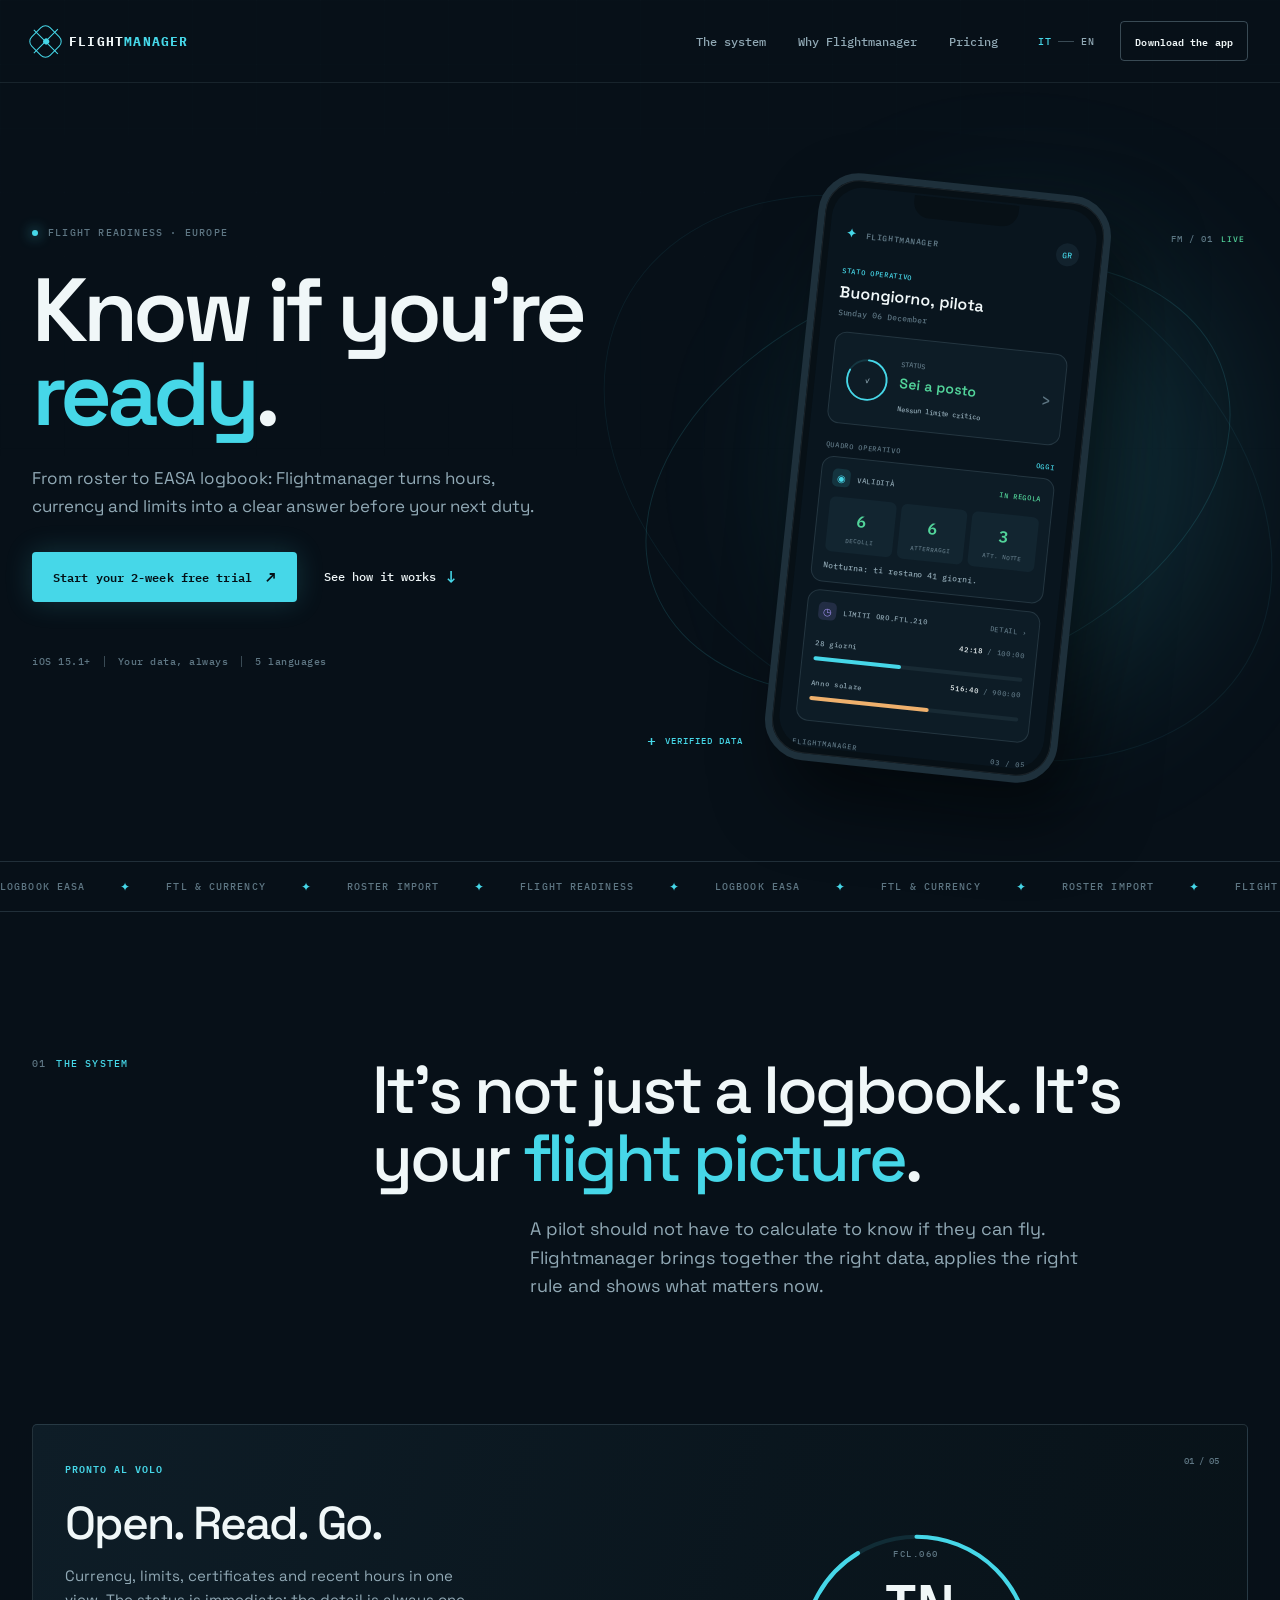
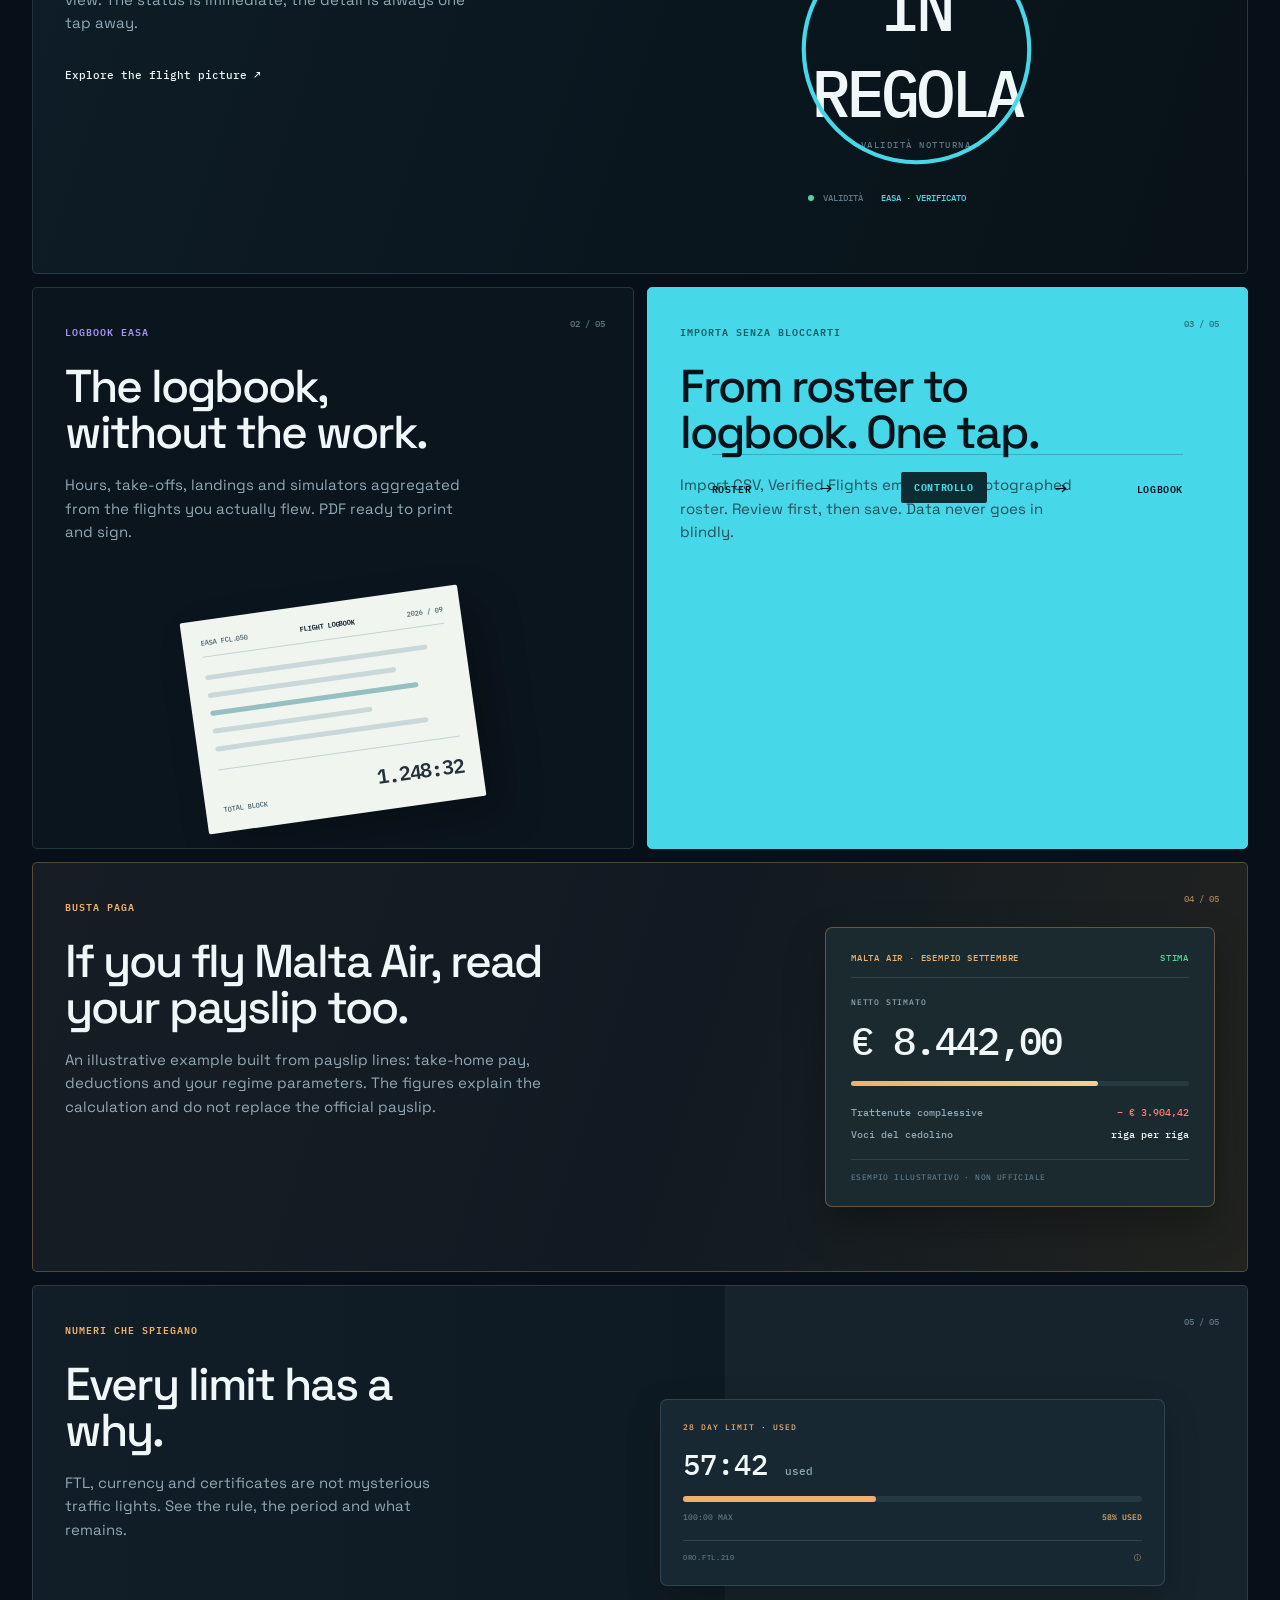
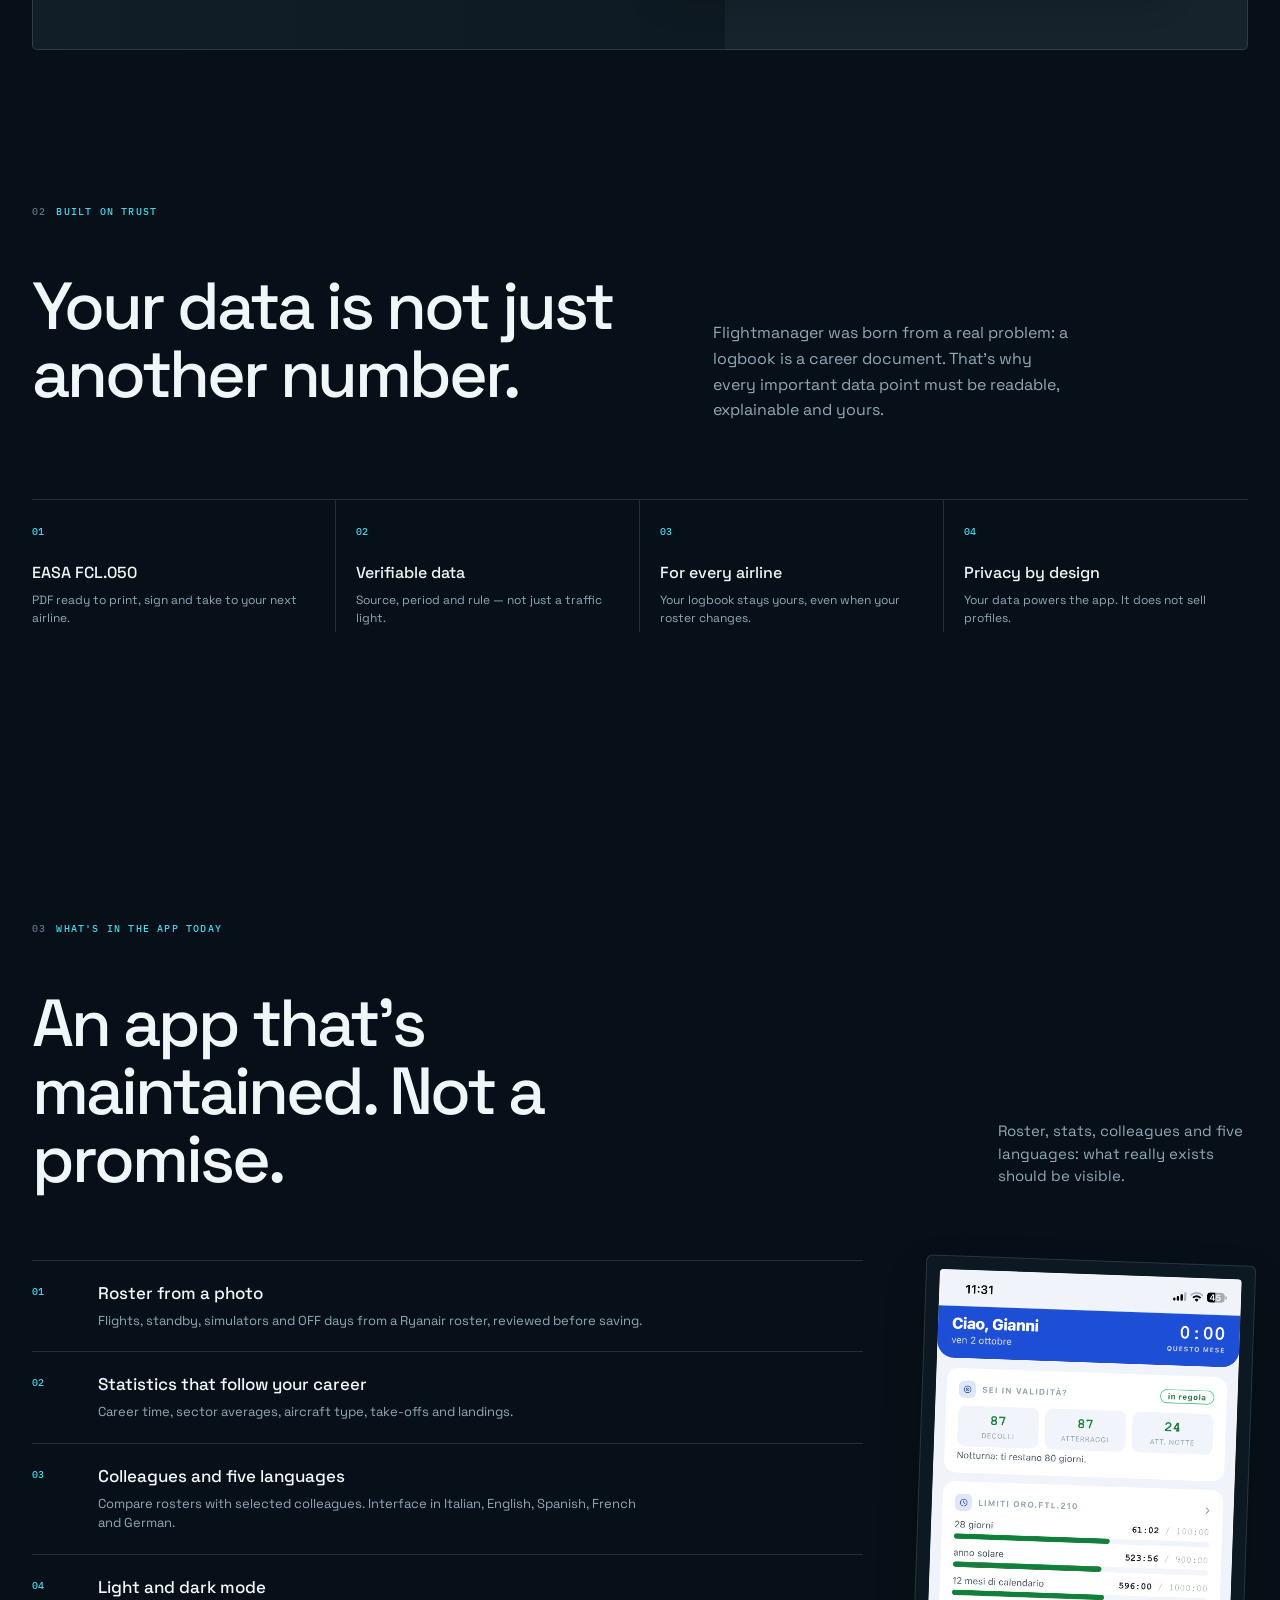
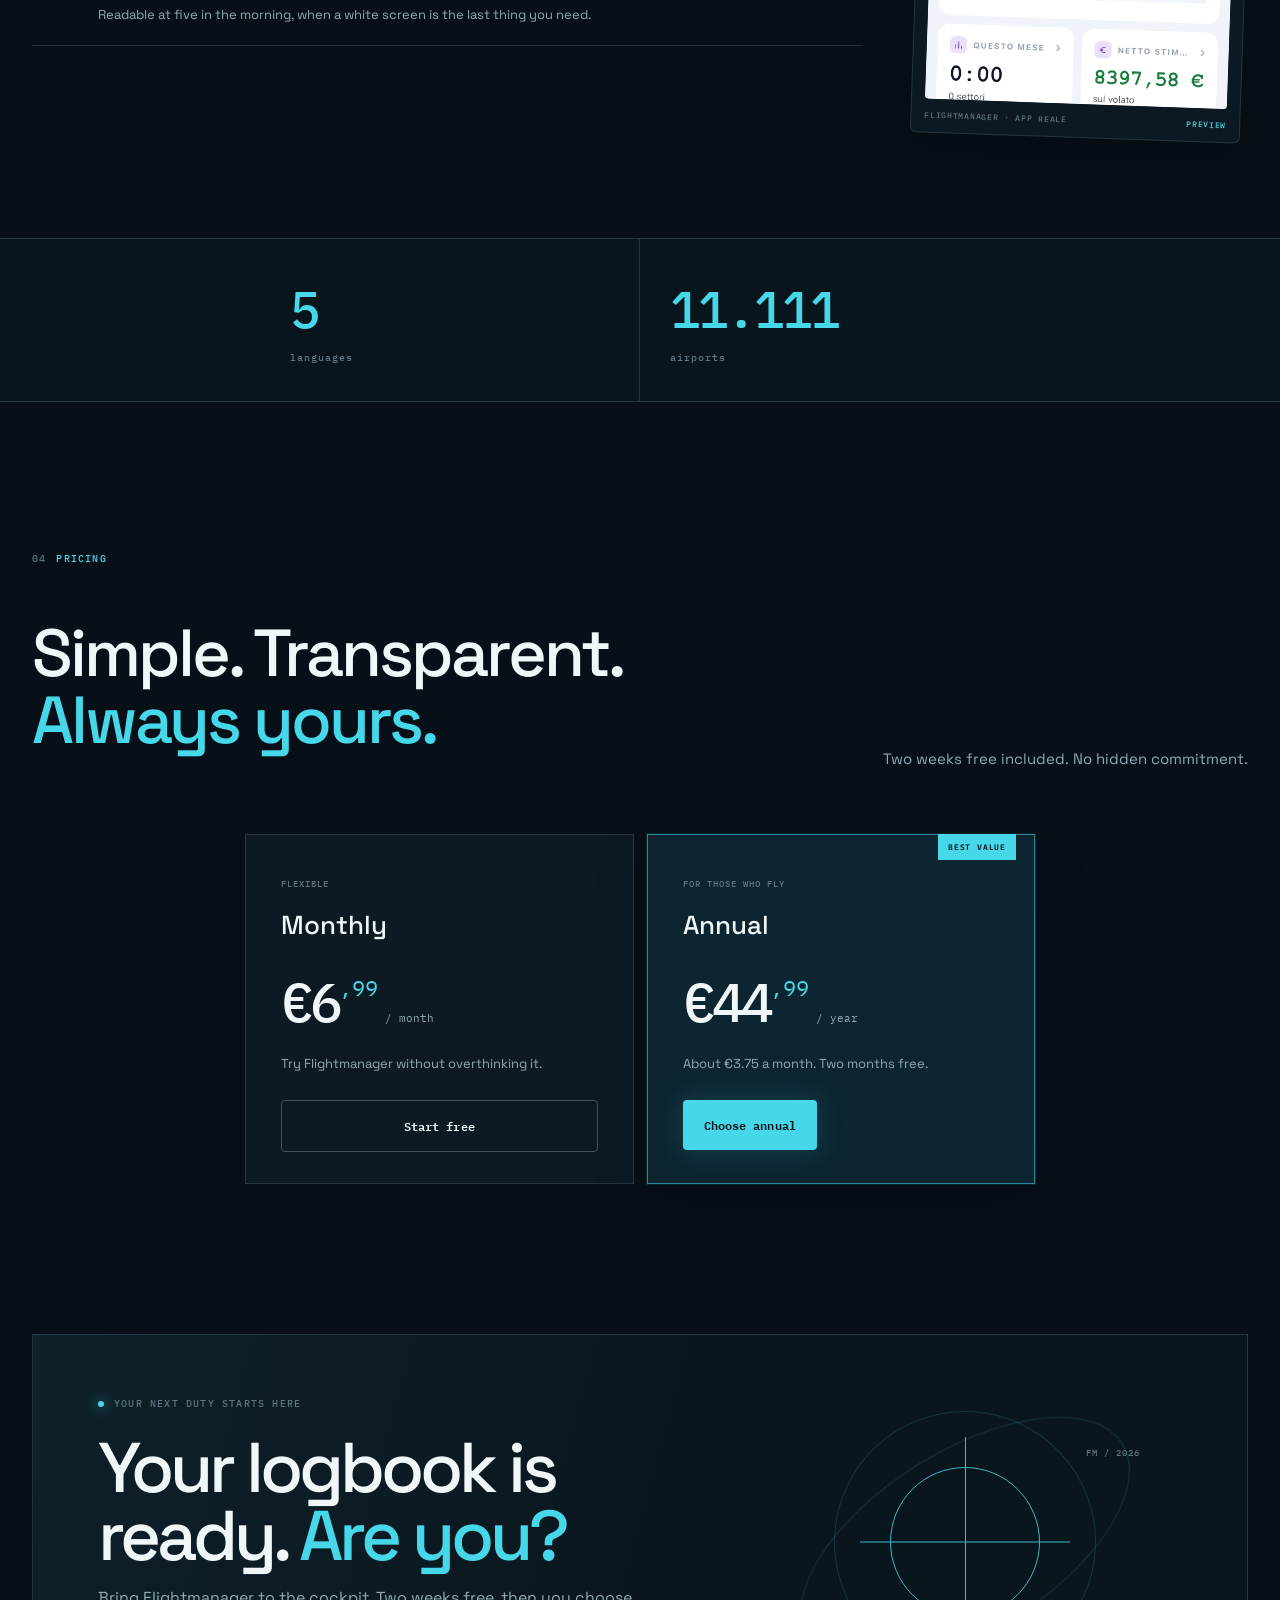
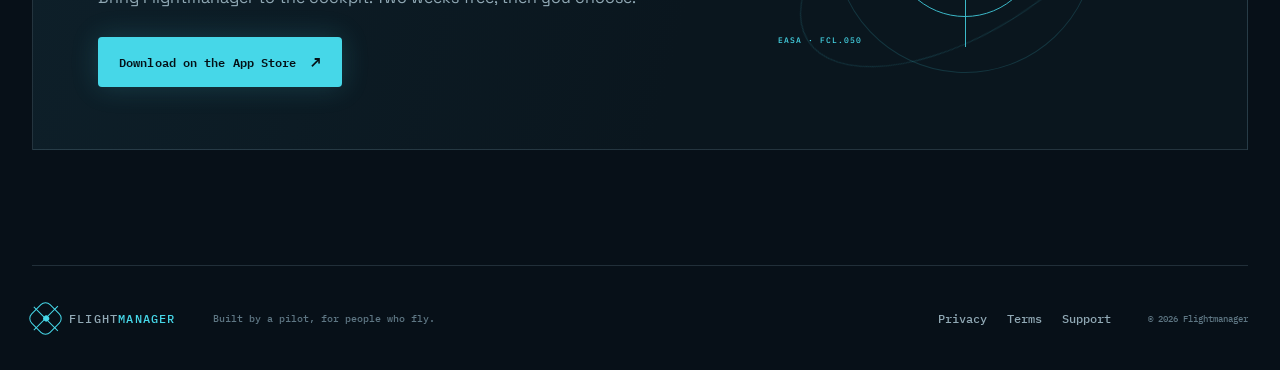
==== en/index.html @ 99fad1dd "L'inglese diventa una pagina, e Google ha di che leggere Il sito aveva due lingue dentro gli attribu" ====
<!doctype html>
<html lang="en">
  <head>
    <meta charset="UTF-8" />
    <meta name="viewport" content="width=device-width, initial-scale=1.0" />
    <meta name="theme-color" content="#071018" />
    <meta name="description" content="Flightmanager is the EASA FCL.050 logbook for airline pilots: import your flights, track FTL limits and recency, and estimate your Malta Air payslip." />
    <meta property="og:title" content="Flightmanager — EASA FCL.050 logbook for pilots" />
    <meta property="og:description" content="Know if you are ready to fly: EASA logbook, FTL limits, recency and payslip estimate in one app." />
    <meta property="og:type" content="website" />
    <meta property="og:url" content="https://flight-manager.it/en/" />
    <meta property="og:image" content="https://flight-manager.it/assets/og-cover.png" />
    <meta name="twitter:card" content="summary_large_image" />
    <title>Flightmanager — EASA FCL.050 logbook, FTL limits and payslip</title>
    <link rel="preconnect" href="https://fonts.googleapis.com" />
    <link rel="preconnect" href="https://fonts.gstatic.com" crossorigin />
    <link href="https://fonts.googleapis.com/css2?family=IBM+Plex+Mono:wght@400;500;600&family=Space+Grotesk:wght@400;500;600;700&display=swap" rel="stylesheet" />
    <link rel="icon" href="/favicon.ico" sizes="any" />
    <link rel="apple-touch-icon" href="/apple-touch-icon.png" />
    <link rel="canonical" href="https://flight-manager.it/en/" />
    <link rel="alternate" hreflang="it" href="https://flight-manager.it/" />
    <link rel="alternate" hreflang="en" href="https://flight-manager.it/en/" />
    <link rel="alternate" hreflang="x-default" href="https://flight-manager.it/" />
    <link rel="stylesheet" href="/styles.css" />
    <script type="application/ld+json">
    {
      "@context": "https://schema.org",
      "@type": "MobileApplication",
      "name": "FlightManager",
      "alternateName": "Flightmanager — Logbook EASA FCL.050",
      "description": "EASA FCL.050 flight logbook for airline pilots: hours, take-offs, landings, FCL.060 recency and ORO.FTL.210 flight time limits worked out from the flights you actually flew, with PDF export. For Malta Air and Ryanair Spain pilots, a payslip estimate too.",
      "applicationCategory": "UtilitiesApplication",
      "operatingSystem": "iOS 15.1 or later",
      "url": "https://flight-manager.it/en/",
      "installUrl": "https://apps.apple.com/it/app/flightmanager/id6765693187",
      "inLanguage": ["it", "en", "es", "fr", "de"],
      "softwareVersion": "1.2.5",
      "author": { "@type": "Person", "jobTitle": "Airline pilot" },
      "offers": [
        { "@type": "Offer", "name": "Monthly", "price": "6.99", "priceCurrency": "EUR" },
        { "@type": "Offer", "name": "Annual", "price": "44.99", "priceCurrency": "EUR" }
      ]
    }
    </script>
  </head>
  <body>
    <div class="page-shell">
      <header class="nav-wrap" id="top">
        <nav class="nav container" aria-label="Navigazione principale">
          <a class="wordmark" href="#top" aria-label="Flightmanager home">
            <span class="wordmark-mark"><span></span></span>
            <span>FLIGHT<span>MANAGER</span></span>
          </a>
          <div class="nav-links">
            <a href="#system" data-it="Il sistema" data-en="The system">The system</a>
            <a href="#trust" data-it="Perché Flightmanager" data-en="Why Flightmanager">Why Flightmanager</a>
            <a href="#pricing" data-it="Prezzi" data-en="Pricing">Pricing</a>
          </div>
          <div class="nav-actions">
            <button class="lang-toggle" type="button" aria-label="Cambia lingua"><span>IT</span><i></i><b>EN</b></button>
            <a class="button button-small button-ghost" href="https://apps.apple.com/it/app/flightmanager/id6765693187" target="_blank" rel="noreferrer" data-it="Scarica l'app" data-en="Download the app">Download the app</a>
          </div>
        </nav>
      </header>

      <main>
        <section class="hero container section-grid">
          <div class="hero-copy reveal">
            <div class="eyebrow"><span class="status-dot"></span><span data-it="STATO OPERATIVO · EUROPA" data-en="FLIGHT READINESS · EUROPE">FLIGHT READINESS · EUROPE</span></div>
            <h1 data-it="Sai già se sei <em>ready</em>." data-en="Know if you're <em>ready</em>.">Know if you're <em>ready</em>.</h1>
            <p class="hero-lede" data-it="Dal roster al libretto EASA: Flightmanager trasforma ore, validità e limiti in una risposta chiara prima del tuo prossimo duty." data-en="From roster to EASA logbook: Flightmanager turns hours, currency and limits into a clear answer before your next duty.">From roster to EASA logbook: Flightmanager turns hours, currency and limits into a clear answer before your next duty.</p>
            <div class="hero-actions">
              <a class="button button-primary" href="https://apps.apple.com/it/app/flightmanager/id6765693187" target="_blank" rel="noreferrer"><span data-it="Inizia le 2 settimane gratis" data-en="Start your 2-week free trial">Start your 2-week free trial</span><span class="arrow">↗</span></a>
              <a class="text-link" href="#system"><span data-it="Vedi come funziona" data-en="See how it works">See how it works</span><span>↓</span></a>
            </div>
            <div class="hero-meta"><span>iOS 15.1+</span><span class="meta-sep"></span><span data-it="Dati tuoi, sempre" data-en="Your data, always">Your data, always</span><span class="meta-sep"></span><span data-it="5 lingue" data-en="5 languages">5 languages</span></div>
          </div>

          <div class="hero-visual reveal reveal-delay">
            <div class="orbit orbit-one"></div><div class="orbit orbit-two"></div>
            <div class="visual-tag tag-top">FM / 01 <span>LIVE</span></div>
            <div class="phone-wrap">
              <div class="phone-glow"></div>
              <div class="phone">
                <div class="phone-notch"></div>
                <div class="phone-screen">
                  <div class="app-bar"><div class="mini-brand"><span class="mini-plane">✦</span> FLIGHTMANAGER</div><span class="avatar">GR</span></div>
                  <div class="screen-greeting"><small>STATO OPERATIVO</small><strong>Buongiorno, pilota</strong><span data-today>oggi</span></div>
                  <div class="readiness-card">
                    <div class="readiness-ring"><span>✓</span><svg viewBox="0 0 100 100" aria-hidden="true"><circle cx="50" cy="50" r="43" /><circle class="ring-progress" cx="50" cy="50" r="43" /></svg></div>
                    <div><small>STATUS</small><strong>Sei a posto</strong><span>Nessun limite critico</span></div><b class="card-chevron">›</b>
                  </div>
                  <div class="screen-label">QUADRO OPERATIVO <span>OGGI</span></div>
                  <div class="screen-card"><div class="screen-card-head"><span class="icon-box cyan">◉</span><b>VALIDITÀ</b><em>IN REGOLA</em></div><div class="mini-stats"><div><strong>6</strong><span>DECOLLI</span></div><div><strong>6</strong><span>ATTERRAGGI</span></div><div><strong>3</strong><span>ATT. NOTTE</span></div></div><p>Notturna: ti restano 41 giorni.</p></div>
                  <div class="screen-card limits"><div class="screen-card-head"><span class="icon-box violet">◷</span><b>LIMITI ORO.FTL.210</b><em class="quiet">DETAIL ›</em></div><div class="limit"><span>28 giorni</span><b>42:18 <i>/ 100:00</i></b><div><u style="width:42%"></u></div></div><div class="limit"><span>Anno solare</span><b>516:40 <i>/ 900:00</i></b><div><u class="amber" style="width:57%"></u></div></div></div>
                  <div class="screen-footer"><span>FLIGHTMANAGER</span><span>03 / 05</span></div>
                </div>
              </div>
            </div>
            <div class="visual-tag tag-bottom"><span class="tag-cross">+</span><span data-it="DATO VERIFICATO" data-en="VERIFIED DATA">VERIFIED DATA</span></div>
          </div>
        </section>

        <div class="ticker" aria-label="Flightmanager capabilities"><div class="ticker-track"><span>LOGBOOK EASA</span><i>✦</i><span>FTL & CURRENCY</span><i>✦</i><span>ROSTER IMPORT</span><i>✦</i><span>FLIGHT READINESS</span><i>✦</i><span>LOGBOOK EASA</span><i>✦</i><span>FTL & CURRENCY</span><i>✦</i><span>ROSTER IMPORT</span><i>✦</i><span>FLIGHT READINESS</span><i>✦</i></div></div>

        <section class="intro container reveal" id="system">
          <div class="section-kicker"><span>01</span><span data-it="IL SISTEMA" data-en="THE SYSTEM">THE SYSTEM</span></div>
          <div class="intro-content"><h2 data-it="Non è solo un logbook. È il tuo <em>quadro operativo</em>." data-en="It's not just a logbook. It's your <em>flight picture</em>.">It's not just a logbook. It's your <em>flight picture</em>.</h2><p data-it="Un pilota non dovrebbe fare calcoli per capire se può volare. Flightmanager raccoglie il dato giusto, applica la regola giusta e ti mostra cosa conta adesso." data-en="A pilot should not have to calculate to know if they can fly. Flightmanager brings together the right data, applies the right rule and shows what matters now.">A pilot should not have to calculate to know if they can fly. Flightmanager brings together the right data, applies the right rule and shows what matters now.</p></div>
        </section>

        <section class="system-panels container">
          <article class="feature-panel panel-large reveal"><div class="panel-index">01 / 05</div><div class="panel-copy"><span class="feature-label cyan-text">PRONTO AL VOLO</span><h3 data-it="Apri. Leggi. Parti." data-en="Open. Read. Go.">Open. Read. Go.</h3><p data-it="Validità, limiti, certificati e ultime ore in un'unica vista. Lo stato è immediato; il dettaglio è sempre a un tap." data-en="Currency, limits, certificates and recent hours in one view. The status is immediate; the detail is always one tap away.">Currency, limits, certificates and recent hours in one view. The status is immediate; the detail is always one tap away.</p><a href="https://apps.apple.com/it/app/flightmanager/id6765693187" class="panel-link" target="_blank" rel="noreferrer"><span data-it="Scopri il quadro operativo" data-en="Explore the flight picture">Explore the flight picture</span> ↗</a></div><div class="panel-visual panel-readiness"><div class="large-dial"><svg viewBox="0 0 200 200"><circle cx="100" cy="100" r="82"></circle><circle class="large-progress" cx="100" cy="100" r="82"></circle></svg><div><small>FCL.060</small><strong>IN REGOLA</strong><em>VALIDITÀ NOTTURNA</em></div></div><div class="dial-foot"><span><i class="green-dot"></i> VALIDITÀ</span><b>EASA · VERIFICATO</b></div></div></article>

          <article class="feature-panel panel-dark reveal"><div class="panel-index">02 / 05</div><div class="panel-copy"><span class="feature-label violet-text">LOGBOOK EASA</span><h3 data-it="Il libretto, senza il lavoro." data-en="The logbook, without the work.">The logbook, without the work.</h3><p data-it="Ore, decolli, atterraggi e simulatori aggregati dai voli che hai davvero volato. PDF pronto da stampare e firmare." data-en="Hours, take-offs, landings and simulators aggregated from the flights you actually flew. PDF ready to print and sign.">Hours, take-offs, landings and simulators aggregated from the flights you actually flew. PDF ready to print and sign.</p><div class="logbook-sheet"><div class="sheet-top"><span>EASA FCL.050</span><b>FLIGHT LOGBOOK</b><span>2026 / 09</span></div><div class="sheet-lines"><i style="width:92%"></i><i style="width:78%"></i><i style="width:86%"></i><i style="width:66%"></i><i style="width:88%"></i></div><div class="sheet-total"><span>TOTAL BLOCK</span><strong>1.248:32</strong></div></div></article>

          <article class="feature-panel panel-cyan reveal"><div class="panel-index">03 / 05</div><div class="panel-copy"><span class="feature-label dark-text">IMPORTA SENZA BLOCCARTI</span><h3 data-it="Da roster a logbook. In un tap." data-en="From roster to logbook. One tap.">From roster to logbook. One tap.</h3><p data-it="Importa CSV, email Verified Flights o roster fotografato. Prima controlli, poi salvi. I dati non entrano alla cieca." data-en="Import CSV, Verified Flights emails or a photographed roster. Review first, then save. Data never goes in blindly.">Import CSV, Verified Flights emails or a photographed roster. Review first, then save. Data never goes in blindly.</p><div class="import-flow"><span>ROSTER</span><b>→</b><strong>CONTROLLO</strong><b>→</b><span>LOGBOOK</span></div></article>

          <article class="feature-panel panel-pay reveal"><div class="panel-index">04 / 05</div><div class="panel-copy"><span class="feature-label amber-text">BUSTA PAGA</span><h3 data-it="Se voli Malta Air, leggi anche la busta paga." data-en="If you fly Malta Air, read your payslip too.">If you fly Malta Air, read your payslip too.</h3><p data-it="Un esempio illustrativo costruito sulle voci di un cedolino: netto, trattenute e parametri del tuo regime. I valori mostrati aiutano a capire il calcolo e non sostituiscono il cedolino ufficiale." data-en="An illustrative example built from payslip lines: take-home pay, deductions and your regime parameters. The figures explain the calculation and do not replace the official payslip.">An illustrative example built from payslip lines: take-home pay, deductions and your regime parameters. The figures explain the calculation and do not replace the official payslip.</p></div><div class="payroll-card"><div class="payroll-head"><span>MALTA AIR · ESEMPIO SETTEMBRE</span><b>STIMA</b></div><small>NETTO STIMATO</small><strong>€ 8.442,00</strong><div class="payroll-bar"><i></i></div><div class="payroll-lines"><span>Trattenute complessive <b class="negative">− € 3.904,42</b></span><span>Voci del cedolino <b>riga per riga</b></span></div><div class="payroll-note">ESEMPIO ILLUSTRATIVO · NON UFFICIALE</div></div></article>

          <article class="feature-panel panel-split reveal"><div class="panel-index">05 / 05</div><div class="panel-copy"><span class="feature-label amber-text">NUMERI CHE SPIEGANO</span><h3 data-it="Ogni limite ha un perché." data-en="Every limit has a why.">Every limit has a why.</h3><p data-it="FTL, recency e certificati non sono semafori misteriosi. Vedi la regola, il periodo e quanto ti resta." data-en="FTL, currency and certificates are not mysterious traffic lights. See the rule, the period and what remains.">FTL, currency and certificates are not mysterious traffic lights. See the rule, the period and what remains.</p></div><div class="limit-card"><div><small>28 DAY LIMIT · USED</small><strong>57:42 <em>used</em></strong></div><div class="limit-bar"><span></span></div><footer><span>100:00 MAX</span><b>58% USED</b></footer><div class="source-label">ORO.FTL.210 <span>ⓘ</span></div></div></article>
        </section>

        <section class="trust-section container reveal" id="trust">
          <div class="section-kicker"><span>02</span><span data-it="COSTRUITO SULLA FIDUCIA" data-en="BUILT ON TRUST">BUILT ON TRUST</span></div>
          <div class="trust-head"><h2 data-it="Il tuo dato non è un numero qualsiasi." data-en="Your data is not just another number.">Your data is not just another number.</h2><p data-it="Flightmanager nasce da un problema reale: il logbook è un documento di carriera. Per questo ogni dato importante deve essere leggibile, spiegabile e tuo." data-en="Flightmanager was born from a real problem: a logbook is a career document. That's why every important data point must be readable, explainable and yours.">Flightmanager was born from a real problem: a logbook is a career document. That's why every important data point must be readable, explainable and yours.</p></div>
          <div class="trust-grid"><div class="trust-item"><span class="trust-number">01</span><strong data-it="EASA FCL.050" data-en="EASA FCL.050">EASA FCL.050</strong><p data-it="PDF pronto per stampa, firma e cambio compagnia." data-en="PDF ready to print, sign and take to your next airline.">PDF ready to print, sign and take to your next airline.</p></div><div class="trust-item"><span class="trust-number">02</span><strong data-it="Dati verificabili" data-en="Verifiable data">Verifiable data</strong><p data-it="Origine, periodo e regola, non solo un semaforo." data-en="Source, period and rule — not just a traffic light.">Source, period and rule — not just a traffic light.</p></div><div class="trust-item"><span class="trust-number">03</span><strong data-it="Per ogni compagnia" data-en="For every airline">For every airline</strong><p data-it="Il logbook resta tuo, anche quando cambia il roster." data-en="Your logbook stays yours, even when your roster changes.">Your logbook stays yours, even when your roster changes.</p></div><div class="trust-item"><span class="trust-number">04</span><strong data-it="Privacy by design" data-en="Privacy by design">Privacy by design</strong><p data-it="I dati servono all'app. Non a vendere profili." data-en="Your data powers the app. It does not sell profiles.">Your data powers the app. It does not sell profiles.</p></div></div>
        </section>

        <section class="updates-section container reveal"><div class="section-kicker"><span>03</span><span data-it="COSA C'È NELL'APP, OGGI" data-en="WHAT'S IN THE APP TODAY">WHAT'S IN THE APP TODAY</span></div><div class="updates-head"><h2 data-it="Un'app mantenuta. Non una promessa." data-en="An app that's maintained. Not a promise.">An app that's maintained. Not a promise.</h2><p data-it="Roster, statistiche, colleghi e cinque lingue: quello che esiste davvero deve vedersi." data-en="Roster, stats, colleagues and five languages: what really exists should be visible.">Roster, stats, colleagues and five languages: what really exists should be visible.</p></div><div class="updates-layout"><div class="updates-list"><article><span>01</span><div><strong data-it="Il roster in una foto" data-en="Roster from a photo">Roster from a photo</strong><p data-it="Voli, standby, simulatori e giorni OFF dal roster Ryanair, con controllo prima del salvataggio." data-en="Flights, standby, simulators and OFF days from a Ryanair roster, reviewed before saving.">Flights, standby, simulators and OFF days from a Ryanair roster, reviewed before saving.</p></div></article><article><span>02</span><div><strong data-it="Statistiche che seguono la carriera" data-en="Statistics that follow your career">Statistics that follow your career</strong><p data-it="Tempo progressivo, medie per settore, tipo di aeromobile, decolli e atterraggi." data-en="Career time, sector averages, aircraft type, take-offs and landings.">Career time, sector averages, aircraft type, take-offs and landings.</p></div></article><article><span>03</span><div><strong data-it="Colleghi e cinque lingue" data-en="Colleagues and five languages">Colleagues and five languages</strong><p data-it="Confronta i turni con i colleghi scelti. Interfaccia in italiano, inglese, spagnolo, francese e tedesco." data-en="Compare rosters with selected colleagues. Interface in Italian, English, Spanish, French and German.">Compare rosters with selected colleagues. Interface in Italian, English, Spanish, French and German.</p></div></article><article><span>04</span><div><strong data-it="Tema chiaro e scuro" data-en="Light and dark mode">Light and dark mode</strong><p data-it="Leggibile anche alle cinque del mattino, quando lo schermo bianco non serve." data-en="Readable at five in the morning, when a white screen is the last thing you need.">Readable at five in the morning, when a white screen is the last thing you need.</p></div></article></div><figure class="real-screenshot"><img src="/assets/flightmanager-readiness.jpg" alt="Schermata reale di Flightmanager con limiti, validità e ultimo volo" /><figcaption><span>FLIGHTMANAGER · APP REALE</span><b>PREVIEW</b></figcaption></figure></div></section>

        <section class="numbers-section"><div class="container numbers-grid"><div><span class="big-number">5</span><span class="number-label" data-it="lingue" data-en="languages">languages</span></div><div><span class="big-number">11.111</span><span class="number-label" data-it="aeroporti" data-en="airports">airports</span></div></div></section>

        <section class="pricing container reveal" id="pricing">
          <div class="section-kicker"><span>04</span><span data-it="PREZZI" data-en="PRICING">PRICING</span></div>
          <div class="pricing-head"><h2 data-it="Semplice. Trasparente. <em>Sempre tuo.</em>" data-en="Simple. Transparent. <em>Always yours.</em>">Simple. Transparent. <em>Always yours.</em></h2><p data-it="Due settimane gratis incluse. Nessun vincolo nascosto." data-en="Two weeks free included. No hidden commitment.">Two weeks free included. No hidden commitment.</p></div>
          <div class="price-grid"><article class="price-card"><span class="price-eyebrow" data-it="FLESSIBILE" data-en="FLEXIBLE">FLEXIBLE</span><h3 data-it="Mensile" data-en="Monthly">Monthly</h3><div class="price"><b>€6</b><sup>,99</sup><span data-it="/ mese" data-en="/ month">/ month</span></div><p data-it="Per provare Flightmanager senza pensieri." data-en="Try Flightmanager without overthinking it.">Try Flightmanager without overthinking it.</p><a class="button button-outline" href="https://apps.apple.com/it/app/flightmanager/id6765693187" target="_blank" rel="noreferrer" data-it="Inizia gratis" data-en="Start free">Start free</a></article><article class="price-card featured"><div class="best-value" data-it="MIGLIORE OFFERTA" data-en="BEST VALUE">BEST VALUE</div><span class="price-eyebrow" data-it="PER CHI VOLA" data-en="FOR THOSE WHO FLY">FOR THOSE WHO FLY</span><h3 data-it="Annuale" data-en="Annual">Annual</h3><div class="price"><b>€44</b><sup>,99</sup><span data-it="/ anno" data-en="/ year">/ year</span></div><p data-it="Circa €3,75 al mese. Due mesi gratuiti." data-en="About €3.75 a month. Two months free.">About €3.75 a month. Two months free.</p><a class="button button-primary" href="https://apps.apple.com/it/app/flightmanager/id6765693187" target="_blank" rel="noreferrer" data-it="Scegli annuale" data-en="Choose annual">Choose annual</a></article></div>
        </section>

        <section class="final-cta container reveal"><div class="cta-grid"><div><div class="eyebrow"><span class="status-dot"></span><span data-it="IL PROSSIMO DUTY INIZIA QUI" data-en="YOUR NEXT DUTY STARTS HERE">YOUR NEXT DUTY STARTS HERE</span></div><h2 data-it="Il libretto è pronto. <em>Tu?</em>" data-en="Your logbook is ready. <em>Are you?</em>">Your logbook is ready. <em>Are you?</em></h2><p data-it="Porta Flightmanager nel cockpit. Due settimane gratis, poi scegli tu." data-en="Bring Flightmanager to the cockpit. Two weeks free, then you choose.">Bring Flightmanager to the cockpit. Two weeks free, then you choose.</p><a class="button button-primary" href="https://apps.apple.com/it/app/flightmanager/id6765693187" target="_blank" rel="noreferrer"><span data-it="Scarica su App Store" data-en="Download on the App Store">Download on the App Store</span> <span class="arrow">↗</span></a></div><div class="cta-graphic"><div class="crosshair"></div><span>FM / 2026</span><small>EASA · FCL.050</small></div></div></section>
      </main>

      <footer class="footer container"><a class="wordmark" href="#top"><span class="wordmark-mark"><span></span></span><span>FLIGHT<span>MANAGER</span></span></a><p data-it="Fatto da un pilota, per chi vola." data-en="Built by a pilot, for people who fly.">Built by a pilot, for people who fly.</p><div><a href="https://flight-manager.it/privacy.html" target="_blank" rel="noreferrer" data-it="Privacy" data-en="Privacy">Privacy</a><a href="https://flight-manager.it/terms.html" target="_blank" rel="noreferrer" data-it="Termini" data-en="Terms">Terms</a><a href="mailto:info@flight-manager.it" data-it="Supporto" data-en="Support">Support</a></div><span class="copyright">© 2026 Flightmanager</span></footer>
    </div>
    <script src="/app.js"></script>
  </body>
</html>
---- styles.css ----
:root{--bg:#071018;--bg-deep:#040a0f;--surface:#0d1a24;--surface-2:#12222d;--line:rgba(174,210,226,.16);--line-strong:rgba(174,210,226,.3);--text:#f0f7f8;--muted:#91a9b5;--dim:#5e7683;--cyan:#46d7e8;--cyan-soft:rgba(70,215,232,.13);--violet:#a493f5;--amber:#efb06c;--green:#52d49a;--red:#ff7e78;--space:"Space Grotesk",system-ui,sans-serif;--mono:"IBM Plex Mono",ui-monospace,monospace;--max:1220px}*{box-sizing:border-box}html{scroll-behavior:smooth}body{margin:0;background:var(--bg);color:var(--text);font-family:var(--space);-webkit-font-smoothing:antialiased}body:before{content:"";position:fixed;inset:0;pointer-events:none;opacity:.35;background-image:linear-gradient(rgba(150,200,215,.035) 1px,transparent 1px),linear-gradient(90deg,rgba(150,200,215,.035) 1px,transparent 1px);background-size:64px 64px;mask-image:linear-gradient(to bottom,black,transparent 70%);z-index:0}.page-shell{overflow:hidden;position:relative}.container{width:min(calc(100% - 64px),var(--max));margin:0 auto}.nav-wrap{position:relative;z-index:10;border-bottom:1px solid rgba(174,210,226,.1)}.nav{height:82px;display:flex;align-items:center;justify-content:space-between;gap:32px}.wordmark{display:flex;align-items:center;gap:10px;color:var(--text);font:700 13px var(--mono);letter-spacing:1.2px;text-decoration:none}.wordmark>span:last-child>span{color:var(--cyan)}.wordmark-mark{width:27px;height:27px;position:relative;border:1px solid var(--cyan);display:grid;place-items:center;transform:rotate(-45deg);border-radius:7px}.wordmark-mark:before,.wordmark-mark:after{content:"";position:absolute;background:var(--cyan)}.wordmark-mark:before{width:1px;height:34px}.wordmark-mark:after{height:1px;width:34px}.wordmark-mark span{width:6px;height:6px;background:var(--cyan);border-radius:50%}.nav-links{display:flex;gap:32px;margin-left:auto}.nav-links a,.footer a{font:500 12px var(--mono);color:var(--muted);text-decoration:none;transition:color .2s}.nav-links a:hover,.footer a:hover{color:var(--cyan)}.nav-actions{display:flex;align-items:center;gap:18px}.lang-toggle{background:none;border:0;color:var(--muted);font:500 10px var(--mono);letter-spacing:.5px;cursor:pointer;padding:8px}.lang-toggle span{color:var(--cyan)}.lang-toggle b{font-weight:500}.lang-toggle i{display:inline-block;width:16px;height:1px;background:var(--line-strong);vertical-align:middle;margin:0 7px}.button{display:inline-flex;align-items:center;justify-content:center;gap:14px;padding:15px 21px;border-radius:4px;text-decoration:none;font:600 12px var(--mono);letter-spacing:.1px;transition:transform .2s,background .2s,border-color .2s,box-shadow .2s}.button:hover{transform:translateY(-2px)}.button-primary{background:var(--cyan);color:#041016;box-shadow:0 0 28px rgba(70,215,232,.18)}.button-primary:hover{background:#76e9f4;box-shadow:0 0 34px rgba(70,215,232,.32)}.button-ghost{border:1px solid var(--line-strong);color:var(--text)}.button-ghost:hover{border-color:var(--cyan);color:var(--cyan)}.button-small{padding:10px 14px;font-size:10px}.arrow{font-size:16px;line-height:0}.hero{min-height:690px;padding-top:100px;padding-bottom:88px;display:grid;grid-template-columns:49% 51%;position:relative}.hero-copy{padding-top:43px;position:relative;z-index:2}.eyebrow,.section-kicker{display:flex;align-items:center;gap:10px;color:var(--dim);font:500 10px var(--mono);letter-spacing:1.2px}.status-dot{width:6px;height:6px;border-radius:50%;background:var(--cyan);box-shadow:0 0 13px var(--cyan)}h1,h2,h3,p{margin-top:0}h1{font-size:clamp(57px,7vw,103px);line-height:.94;letter-spacing:-5px;max-width:650px;margin:29px 0 29px;font-weight:600}h1 em,h2 em{font-style:normal;color:var(--cyan)}.hero-lede{font-size:17px;line-height:1.6;color:var(--muted);max-width:510px;margin-bottom:32px}.hero-actions{display:flex;align-items:center;gap:27px}.text-link{font:500 12px var(--mono);color:var(--text);text-decoration:none;display:flex;align-items:center;gap:10px}.text-link span:last-child{color:var(--cyan);font-size:17px}.hero-meta{display:flex;gap:13px;align-items:center;margin-top:53px;color:var(--dim);font:500 10px var(--mono);letter-spacing:.5px}.meta-sep{height:11px;width:1px;background:var(--line-strong)}.hero-visual{min-height:560px;position:relative;display:grid;place-items:center}.phone-wrap{position:relative;z-index:1;transform:rotate(6deg);transition:transform .6s cubic-bezier(.2,.8,.2,1)}.hero-visual:hover .phone-wrap{transform:rotate(2deg) translateY(-5px)}.phone-glow{position:absolute;width:390px;height:460px;left:30px;top:50px;background:rgba(70,215,232,.15);filter:blur(80px);border-radius:50%}.phone{height:590px;width:294px;border:7px solid #1e303b;border-radius:41px;background:#071016;box-shadow:24px 35px 70px rgba(0,0,0,.55),inset 0 0 0 1px rgba(255,255,255,.08);padding:7px;position:relative}.phone-notch{position:absolute;width:105px;height:22px;left:50%;top:9px;transform:translateX(-50%);border-radius:0 0 16px 16px;background:#071016;z-index:3}.phone-screen{height:100%;border-radius:31px;background:#09151e;padding:34px 16px 11px;overflow:hidden}.app-bar{display:flex;align-items:center;justify-content:space-between;font:600 8px var(--mono);letter-spacing:.6px;color:var(--dim)}.mini-plane{font-size:12px;color:var(--cyan);margin-right:4px}.avatar{height:23px;width:23px;display:grid;place-items:center;border-radius:50%;background:var(--surface-2);color:var(--cyan);font:500 8px var(--mono)}.screen-greeting{display:flex;flex-direction:column;margin:23px 0 14px}.screen-greeting small,.screen-card-head b,.screen-card-head em,.screen-label,.limit span,.limit b,.source-label{font:500 7px var(--mono);letter-spacing:.7px}.screen-greeting small{color:var(--cyan);margin-bottom:6px}.screen-greeting strong{font:600 16px var(--space)}.screen-greeting span{color:var(--dim);font:500 8px var(--mono);margin-top:5px}.readiness-card,.screen-card{background:#0d1c26;border:1px solid rgba(174,210,226,.14);border-radius:12px;padding:12px;display:flex;align-items:center;gap:10px}.readiness-card{min-height:82px}.readiness-ring{width:46px;height:46px;position:relative;display:grid;place-items:center}.readiness-ring svg{position:absolute;inset:0;transform:rotate(-90deg);width:100%;height:100%}.readiness-ring circle{fill:none;stroke:rgba(70,215,232,.14);stroke-width:4}.readiness-ring .ring-progress{stroke:var(--cyan);stroke-dasharray:235;stroke-dashoffset:14;stroke-linecap:round}.readiness-ring span{font:600 17px var(--space);color:var(--cyan);z-index:1}.readiness-card small{font:500 7px var(--mono);color:var(--dim)}.readiness-card strong{display:block;font:600 14px var(--space);color:var(--green);margin:3px 0}.readiness-card span{font:500 7px var(--mono);color:var(--muted)}.card-chevron{font:400 19px var(--space);margin-left:auto;color:var(--dim)}.screen-label{display:flex;justify-content:space-between;color:var(--dim);margin:17px 2px 7px}.screen-label span{color:var(--cyan)}.screen-card{display:block;padding:11px;margin-bottom:8px}.screen-card-head{display:flex;align-items:center;gap:7px;margin-bottom:10px}.icon-box{width:18px;height:18px;border-radius:5px;display:grid;place-items:center;font-size:10px}.icon-box.cyan{background:var(--cyan-soft);color:var(--cyan)}.icon-box.violet{background:rgba(164,147,245,.14);color:var(--violet)}.screen-card-head b{color:var(--muted);flex:1}.screen-card-head em{color:var(--green);font-style:normal}.screen-card-head em.quiet{color:var(--dim)}.mini-stats{display:flex;gap:5px}.mini-stats div{flex:1;background:#122530;border-radius:6px;padding:8px 4px;text-align:center}.mini-stats strong{display:block;color:var(--green);font:600 16px var(--mono)}.mini-stats span{display:block;color:var(--dim);font:500 6px var(--mono);margin-top:4px}.screen-card p{margin:9px 0 0;color:var(--muted);font:500 8px var(--mono)}.limit{margin-bottom:9px}.limit>span{color:var(--muted)}.limit>b{float:right;color:var(--text)}.limit b i{color:var(--dim);font-style:normal}.limit>div{clear:both;height:4px;background:#182a34;border-radius:99px;margin-top:6px}.limit u{display:block;height:100%;background:var(--cyan);border-radius:99px;text-decoration:none}.limit u.amber{background:var(--amber)}.screen-footer{display:flex;justify-content:space-between;margin-top:17px;color:var(--dim);font:500 7px var(--mono);letter-spacing:1px}.visual-tag{position:absolute;display:flex;gap:8px;align-items:center;color:var(--dim);font:500 9px var(--mono);letter-spacing:1px}.visual-tag span{color:var(--cyan)}.tag-top{right:3px;top:50px}.tag-top span{color:var(--green);font-size:8px}.tag-bottom{left:19px;bottom:23px}.tag-cross{font-size:15px}.orbit{position:absolute;border:1px solid rgba(70,215,232,.14);border-radius:50%;transform:rotate(-22deg)}.orbit-one{height:400px;width:610px}.orbit-two{height:500px;width:720px;border-color:rgba(70,215,232,.07);transform:rotate(31deg)}.ticker{border-top:1px solid var(--line);border-bottom:1px solid var(--line);padding:17px 0;overflow:hidden;white-space:nowrap;position:relative}.ticker-track{display:flex;justify-content:space-around;align-items:center;gap:35px;min-width:1300px;color:var(--dim);font:500 10px var(--mono);letter-spacing:1.1px;animation:ticker 28s linear infinite}.ticker-track i{font-style:normal;color:var(--cyan);font-size:12px}@keyframes ticker{to{transform:translateX(-50%)}}.intro{display:grid;grid-template-columns:28% 72%;padding-top:145px;padding-bottom:105px}.section-kicker{align-items:flex-start;color:var(--cyan)}.section-kicker span:first-child{color:var(--dim)}.intro-content{max-width:790px}.intro h2,.trust-head h2,.pricing-head h2{font-size:clamp(39px,5.2vw,70px);line-height:1.02;letter-spacing:-3px;font-weight:500;margin-bottom:22px}.intro p{color:var(--muted);font-size:18px;line-height:1.6;max-width:560px;margin-left:20%;}.system-panels{display:grid;grid-template-columns:1fr 1fr;gap:13px}.feature-panel{min-height:500px;padding:32px;position:relative;overflow:hidden;border:1px solid var(--line);border-radius:5px}.panel-large{grid-column:span 2;min-height:450px;background:linear-gradient(108deg,#0e1d27 0%,#0a161e 55%,#081218 100%);display:grid;grid-template-columns:48% 52%}.panel-dark{background:#0b151e;display:flex;flex-direction:column}.panel-cyan{background:var(--cyan);color:#061219;border-color:var(--cyan);display:flex;flex-direction:column}.panel-split{grid-column:span 2;min-height:365px;background:linear-gradient(90deg,#111e27 0%,#0e1a23 57%,#16232c 57%);display:grid;grid-template-columns:50% 50%;}.panel-index{position:absolute;right:28px;top:30px;color:var(--dim);font:500 9px var(--mono)}.panel-copy{position:relative;z-index:1}.feature-label{font:600 10px var(--mono);letter-spacing:1px}.cyan-text{color:var(--cyan)}.violet-text{color:var(--violet)}.amber-text{color:var(--amber)}.dark-text{color:#1d5d66}.feature-panel h3{font-size:clamp(32px,3.6vw,51px);line-height:1;letter-spacing:-2px;max-width:430px;font-weight:500;margin:22px 0 18px}.feature-panel p{color:var(--muted);font-size:15px;line-height:1.55;max-width:405px}.panel-cyan p{color:#22515a}.panel-link{display:inline-block;color:var(--text);font:500 11px var(--mono);text-decoration:none;margin-top:19px}.panel-link:hover{color:var(--cyan)}.panel-cyan .panel-index{color:#2a7279}.panel-cyan .feature-label{color:#185c65}.panel-cyan h3{color:#071319}.panel-cyan .panel-link{color:#071319}.panel-visual{position:relative;display:grid;place-items:center}.large-dial{height:275px;width:275px;position:relative;display:grid;place-items:center}.large-dial svg{position:absolute;inset:0;transform:rotate(-90deg);width:100%;height:100%}.large-dial circle{fill:none;stroke:rgba(70,215,232,.12);stroke-width:3}.large-dial .large-progress{stroke:var(--cyan);stroke-dasharray:515;stroke-dashoffset:45;stroke-linecap:round}.large-dial div{text-align:center;display:flex;flex-direction:column;gap:4px}.large-dial small,.large-dial em{font:500 9px var(--mono);letter-spacing:1.5px;color:var(--dim);font-style:normal}.large-dial strong{font:500 66px var(--mono);letter-spacing:-5px}.large-dial strong span{color:var(--cyan);font-size:25px;letter-spacing:0}.dial-foot{position:absolute;bottom:38px;left:32%;display:flex;gap:18px;color:var(--dim);font:500 9px var(--mono)}.dial-foot b{color:var(--cyan);font-weight:500}.green-dot{display:inline-block;width:6px;height:6px;background:var(--green);border-radius:50%;margin-right:4px}.logbook-sheet{background:#f0f5f0;color:#24303a;border-radius:2px;padding:18px;width:280px;transform:rotate(-8deg);margin:60px auto 0;box-shadow:17px 20px 40px rgba(0,0,0,.25)}.sheet-top{display:flex;justify-content:space-between;font:600 7px var(--mono);color:#587079;border-bottom:1px solid #c4d4d5;padding-bottom:9px}.sheet-top b{color:#24303a}.sheet-lines{display:flex;flex-direction:column;gap:13px;margin:18px 0}.sheet-lines i{height:5px;background:#c9d8d8;display:block;border-radius:99px}.sheet-lines i:nth-child(3){background:#96bfc1}.sheet-total{border-top:1px solid #c4d4d5;padding-top:12px;display:flex;justify-content:space-between;align-items:end}.sheet-total span{font:600 7px var(--mono);color:#587079}.sheet-total strong{font:600 20px var(--mono);letter-spacing:-1px}.import-flow{position:absolute;bottom:55px;left:32px;right:32px;border-top:1px solid rgba(7,16,24,.2);display:flex;align-items:center;justify-content:space-between;padding-top:17px;font:600 10px var(--mono);letter-spacing:.6px}.import-flow b{font-size:20px;font-weight:400}.import-flow strong{background:#0c2b32;color:var(--cyan);padding:9px 13px;border-radius:2px}.limit-card{align-self:center;margin:50px 50px 0 20px;background:#182832;border:1px solid rgba(174,210,226,.16);border-radius:7px;padding:22px;box-shadow:0 12px 35px rgba(0,0,0,.2)}.limit-card small{display:block;color:var(--amber);font:500 8px var(--mono);letter-spacing:1px}.limit-card strong{display:block;color:var(--text);font:500 29px var(--mono);margin:13px 0}.limit-card strong em{color:var(--muted);font:500 11px var(--mono);font-style:normal}.limit-bar{height:6px;background:#253943;border-radius:99px}.limit-bar span{display:block;height:100%;width:42%;background:var(--amber);border-radius:99px}.limit-card footer{display:flex;justify-content:space-between;margin-top:10px;color:var(--dim);font:500 8px var(--mono)}.limit-card footer b{color:var(--amber);font-weight:500}.source-label{color:var(--dim);border-top:1px solid var(--line);margin-top:18px;padding-top:12px}.source-label span{float:right;color:var(--amber)}.trust-section{padding-top:155px;padding-bottom:140px}.trust-head{display:grid;grid-template-columns:56% 44%;padding-top:55px;align-items:end}.trust-head p{color:var(--muted);line-height:1.6;font-size:16px;max-width:355px;margin:0 0 8px}.trust-grid{display:grid;grid-template-columns:repeat(4,1fr);gap:0;border-top:1px solid var(--line);margin-top:68px}.trust-item{padding:25px 18px 0 0;border-right:1px solid var(--line);min-height:132px}.trust-item:not(:first-child){padding-left:20px}.trust-item:last-child{border-right:0}.trust-number{display:block;color:var(--cyan);font:500 10px var(--mono);margin-bottom:24px}.trust-item strong{font-size:16px;font-weight:500}.trust-item p{color:var(--muted);font-size:12px;line-height:1.5;margin:8px 17px 0 0}.numbers-section{border-top:1px solid var(--line);border-bottom:1px solid var(--line);background:#09151d}.numbers-grid{display:grid;grid-template-columns:repeat(4,1fr)}.numbers-grid>div{padding:37px 20px;border-right:1px solid var(--line);display:flex;flex-direction:column;gap:9px}.numbers-grid>div:first-child{padding-left:0}.numbers-grid>div:last-child{border:0}.big-number{font:500 clamp(32px,4vw,51px) var(--mono);letter-spacing:-3px;color:var(--cyan)}.number-label{font:500 10px var(--mono);letter-spacing:1px;color:var(--dim)}.pricing{padding-top:150px;padding-bottom:150px}.pricing-head{display:flex;align-items:end;justify-content:space-between;padding-top:55px}.pricing-head h2{max-width:690px}.pricing-head p{color:var(--muted);font-size:15px;margin:0 0 9px}.price-grid{display:grid;grid-template-columns:1fr 1fr;gap:13px;max-width:790px;margin:57px auto 0}.price-card{border:1px solid var(--line);background:var(--surface);padding:36px 35px 31px;position:relative}.price-card.featured{background:#0c2530;border-color:rgba(70,215,232,.55);box-shadow:0 0 0 1px rgba(70,215,232,.1),0 20px 50px rgba(0,0,0,.18)}.best-value{position:absolute;top:-1px;right:18px;background:var(--cyan);color:#061219;padding:7px 10px;font:600 8px var(--mono);letter-spacing:.8px}.price-eyebrow{color:var(--dim);font:500 9px var(--mono);letter-spacing:1px}.price-card h3{font-size:26px;font-weight:500;margin:16px 0 24px}.price{display:flex;align-items:baseline;color:var(--text);font-family:var(--mono)}.price b{font-size:55px;font-weight:500;letter-spacing:-4px}.price sup{font-size:22px;color:var(--cyan);top:-1.2em;position:relative}.price span{color:var(--muted);font-size:11px;margin-left:7px}.price-card p{color:var(--muted);font-size:13px;margin:18px 0 28px}.button-outline{border:1px solid var(--line-strong);color:var(--text);width:100%}.button-outline:hover{border-color:var(--cyan);color:var(--cyan)}.final-cta{padding-bottom:115px}.cta-grid{border:1px solid var(--line);background:linear-gradient(105deg,#0e202a 0%,#0a161e 55%);min-height:370px;padding:62px 65px;display:grid;grid-template-columns:60% 40%;position:relative;overflow:hidden}.cta-grid h2{font-size:clamp(43px,5.5vw,76px);letter-spacing:-4px;line-height:.96;margin:25px 0 17px;font-weight:500}.cta-grid p{color:var(--muted);margin-bottom:29px}.cta-graphic{display:grid;place-items:center;position:relative;color:var(--dim);font:500 9px var(--mono);letter-spacing:1px}.cta-graphic:before,.cta-graphic:after{content:"";position:absolute;border:1px solid rgba(70,215,232,.16);border-radius:50%;width:260px;height:260px;transform:rotate(25deg)}.cta-graphic:after{width:370px;height:180px;transform:rotate(-32deg)}.crosshair{height:150px;width:150px;border:1px solid var(--cyan);border-radius:50%;position:relative;opacity:.85}.crosshair:before,.crosshair:after{content:"";position:absolute;background:var(--cyan);left:50%;top:50%;transform:translate(-50%,-50%)}.crosshair:before{height:1px;width:210px}.crosshair:after{width:1px;height:210px}.cta-graphic span,.cta-graphic small{position:absolute}.cta-graphic span{top:50px;right:42px}.cta-graphic small{bottom:42px;left:30px;color:var(--cyan)}.footer{border-top:1px solid var(--line);min-height:105px;display:flex;align-items:center;gap:37px}.footer p{color:var(--dim);font:500 10px var(--mono);margin:0}.footer>div{display:flex;gap:20px;margin-left:auto}.footer .copyright{color:var(--dim);font:500 9px var(--mono)}.reveal{opacity:0;transform:translateY(22px);transition:opacity .7s ease,transform .7s ease}.reveal.is-visible{opacity:1;transform:none}.reveal-delay{transition-delay:.15s}@media(max-width:900px){.container{width:min(calc(100% - 36px),var(--max))}.nav{height:70px}.nav-links{display:none}.hero{display:block;padding-top:65px;padding-bottom:65px}.hero-copy{padding-top:0}.hero-visual{min-height:590px;margin-top:30px}.hero h1{font-size:clamp(54px,15vw,86px)}.hero-lede{font-size:16px}.intro{display:block;padding-top:100px}.intro-content{margin-top:40px}.intro p{margin-left:0}.system-panels{grid-template-columns:1fr}.panel-large,.panel-split{grid-column:auto;display:block;min-height:620px}.panel-visual{height:300px}.panel-large .panel-copy{max-width:430px}.panel-split{min-height:580px;background:linear-gradient(180deg,#111e27 0%,#0e1a23 60%,#16232c 60%)}.limit-card{margin:45px 0 0}.trust-section{padding-top:105px;padding-bottom:90px}.trust-head{display:block;padding-top:38px}.trust-head p{margin-top:23px}.trust-grid{grid-template-columns:1fr 1fr}.trust-item{border-right:0;border-bottom:1px solid var(--line);padding:25px 10px 28px 0!important}.trust-item:nth-child(odd){border-right:1px solid var(--line);padding-right:18px!important}.trust-item:nth-child(even){padding-left:18px!important}.numbers-grid{grid-template-columns:1fr 1fr}.numbers-grid>div{padding:25px 10px;border-bottom:1px solid var(--line)}.numbers-grid>div:nth-child(even){border-right:0;padding-left:18px}.numbers-grid>div:nth-child(3),.numbers-grid>div:nth-child(4){border-bottom:0}.pricing{padding-top:100px;padding-bottom:100px}.pricing-head{display:block;padding-top:38px}.pricing-head p{margin-top:20px}.price-grid{grid-template-columns:1fr;margin-top:42px}.cta-grid{display:block;padding:44px 28px;min-height:500px}.cta-graphic{height:210px;margin-top:23px}.footer{flex-wrap:wrap;padding:25px 0;gap:16px}.footer>div{margin-left:0;width:100%;order:4}.footer .copyright{margin-left:auto}.phone{height:570px}.tag-top{right:-5px}.tag-bottom{left:0}}@media(max-width:520px){.nav-actions .button{display:none}.hero-actions{align-items:flex-start;flex-direction:column;gap:22px}.hero-meta{flex-wrap:wrap;margin-top:35px}.hero-visual{transform:scale(.88);transform-origin:center top;margin-bottom:-70px}.phone-wrap{transform:rotate(4deg)}.orbit-one{width:450px}.orbit-two{width:540px}.feature-panel{padding:25px}.feature-panel h3{font-size:38px}.panel-large{min-height:650px}.panel-split{min-height:600px}.dial-foot{left:13%;bottom:24px}.intro h2,.trust-head h2,.pricing-head h2{font-size:41px;letter-spacing:-2px}.footer .copyright{width:100%;margin-left:0}.footer>div{order:3}.footer .copyright{order:4}}@media(prefers-reduced-motion:reduce){html{scroll-behavior:auto}.ticker-track{animation:none}.reveal{transition:none}.button,.phone-wrap{transition:none}}

/* Payroll intelligence feature */
.panel-pay{grid-column:span 2;min-height:410px;background:linear-gradient(108deg,#161d25 0%,#111a22 53%,#22231f 100%);display:grid;grid-template-columns:52% 48%;border-color:rgba(239,176,108,.28)}
.panel-pay .panel-index{color:rgba(239,176,108,.65)}
.panel-pay .panel-copy{padding-right:35px}
.panel-pay .feature-label{color:var(--amber)}
.panel-pay h3{max-width:520px}
.panel-pay p{max-width:500px}
.payroll-card{align-self:center;justify-self:end;width:min(100%,390px);background:#1b2a2e;border:1px solid rgba(239,176,108,.34);border-radius:7px;padding:24px 25px;box-shadow:0 18px 40px rgba(0,0,0,.28);position:relative}
.payroll-head{display:flex;justify-content:space-between;border-bottom:1px solid rgba(174,210,226,.14);padding-bottom:14px;margin-bottom:19px;color:var(--amber);font:500 9px var(--mono);letter-spacing:.8px}
.payroll-head b{color:var(--green);font-weight:500}
.payroll-card>small{display:block;color:var(--muted);font:500 8px var(--mono);letter-spacing:.8px}
.payroll-card>strong{display:block;color:var(--text);font:500 39px var(--mono);letter-spacing:-2px;margin:8px 0 15px}
.payroll-bar{height:5px;background:#293a3d;border-radius:99px;margin-bottom:20px}.payroll-bar i{display:block;height:100%;width:73%;background:linear-gradient(90deg,var(--amber),#f2d28f);border-radius:99px}
.payroll-lines{display:flex;flex-direction:column;gap:9px;color:var(--muted);font:500 10px var(--mono)}.payroll-lines span{display:flex;justify-content:space-between}.payroll-lines b{color:var(--text);font-weight:500}.payroll-lines b.negative{color:var(--red)}
.payroll-note{border-top:1px solid rgba(174,210,226,.14);margin-top:18px;padding-top:12px;color:var(--dim);font:500 8px var(--mono);letter-spacing:.4px}
@media(max-width:900px){.panel-pay{grid-column:auto;display:block;min-height:650px}.panel-pay .panel-copy{padding-right:0}.payroll-card{width:100%;margin-top:45px}.panel-pay h3{max-width:430px}}
@media(max-width:520px){.panel-pay{min-height:680px}.payroll-card{padding:20px}.payroll-card>strong{font-size:34px}}

/* Product proof and editorial updates */
.updates-section{padding-top:150px;padding-bottom:100px}.updates-head{display:flex;align-items:end;justify-content:space-between;padding-top:55px}.updates-head h2{font-size:clamp(39px,5.2vw,70px);line-height:1.02;letter-spacing:-3px;font-weight:500;max-width:700px;margin:0}.updates-head h2 em{font-style:normal;color:var(--cyan)}.updates-head p{color:var(--muted);font-size:15px;line-height:1.5;max-width:250px;margin:0 0 6px}.updates-layout{display:grid;grid-template-columns:1fr 330px;gap:55px;align-items:start;margin-top:66px}.updates-list{border-top:1px solid var(--line)}.updates-list article{display:grid;grid-template-columns:48px 1fr;gap:18px;padding:21px 0;border-bottom:1px solid var(--line)}.updates-list article>span{color:var(--cyan);font:500 10px var(--mono);padding-top:3px}.updates-list strong{font-size:17px;font-weight:500}.updates-list p{color:var(--muted);font-size:13px;line-height:1.5;margin:7px 0 0;max-width:560px}.real-screenshot{margin:0;padding:13px 13px 12px;background:#0c1922;border:1px solid var(--line);border-radius:6px;box-shadow:0 18px 40px rgba(0,0,0,.2);transform:rotate(2deg)}.real-screenshot img{display:block;width:100%;height:430px;object-fit:cover;object-position:top center;border-radius:4px;background:#dfe5ed}.real-screenshot figcaption{display:flex;justify-content:space-between;padding-top:11px;color:var(--dim);font:500 8px var(--mono);letter-spacing:.7px}.real-screenshot figcaption b{color:var(--cyan);font-weight:500}.numbers-section .numbers-grid{grid-template-columns:repeat(2,1fr);max-width:700px}.numbers-section .numbers-grid>div{padding-right:45px}.numbers-section .numbers-grid>div:nth-child(2){border-right:0;padding-left:30px}
@media(max-width:900px){.updates-section{padding-top:100px;padding-bottom:70px}.updates-head{display:block;padding-top:38px}.updates-head p{margin-top:20px}.updates-layout{display:block;margin-top:44px}.real-screenshot{width:min(330px,92%);margin:42px auto 0;transform:rotate(1deg)}.real-screenshot img{height:400px}.numbers-section .numbers-grid{max-width:none}.numbers-section .numbers-grid>div{padding-right:10px}.numbers-section .numbers-grid>div:nth-child(2){padding-left:18px}}
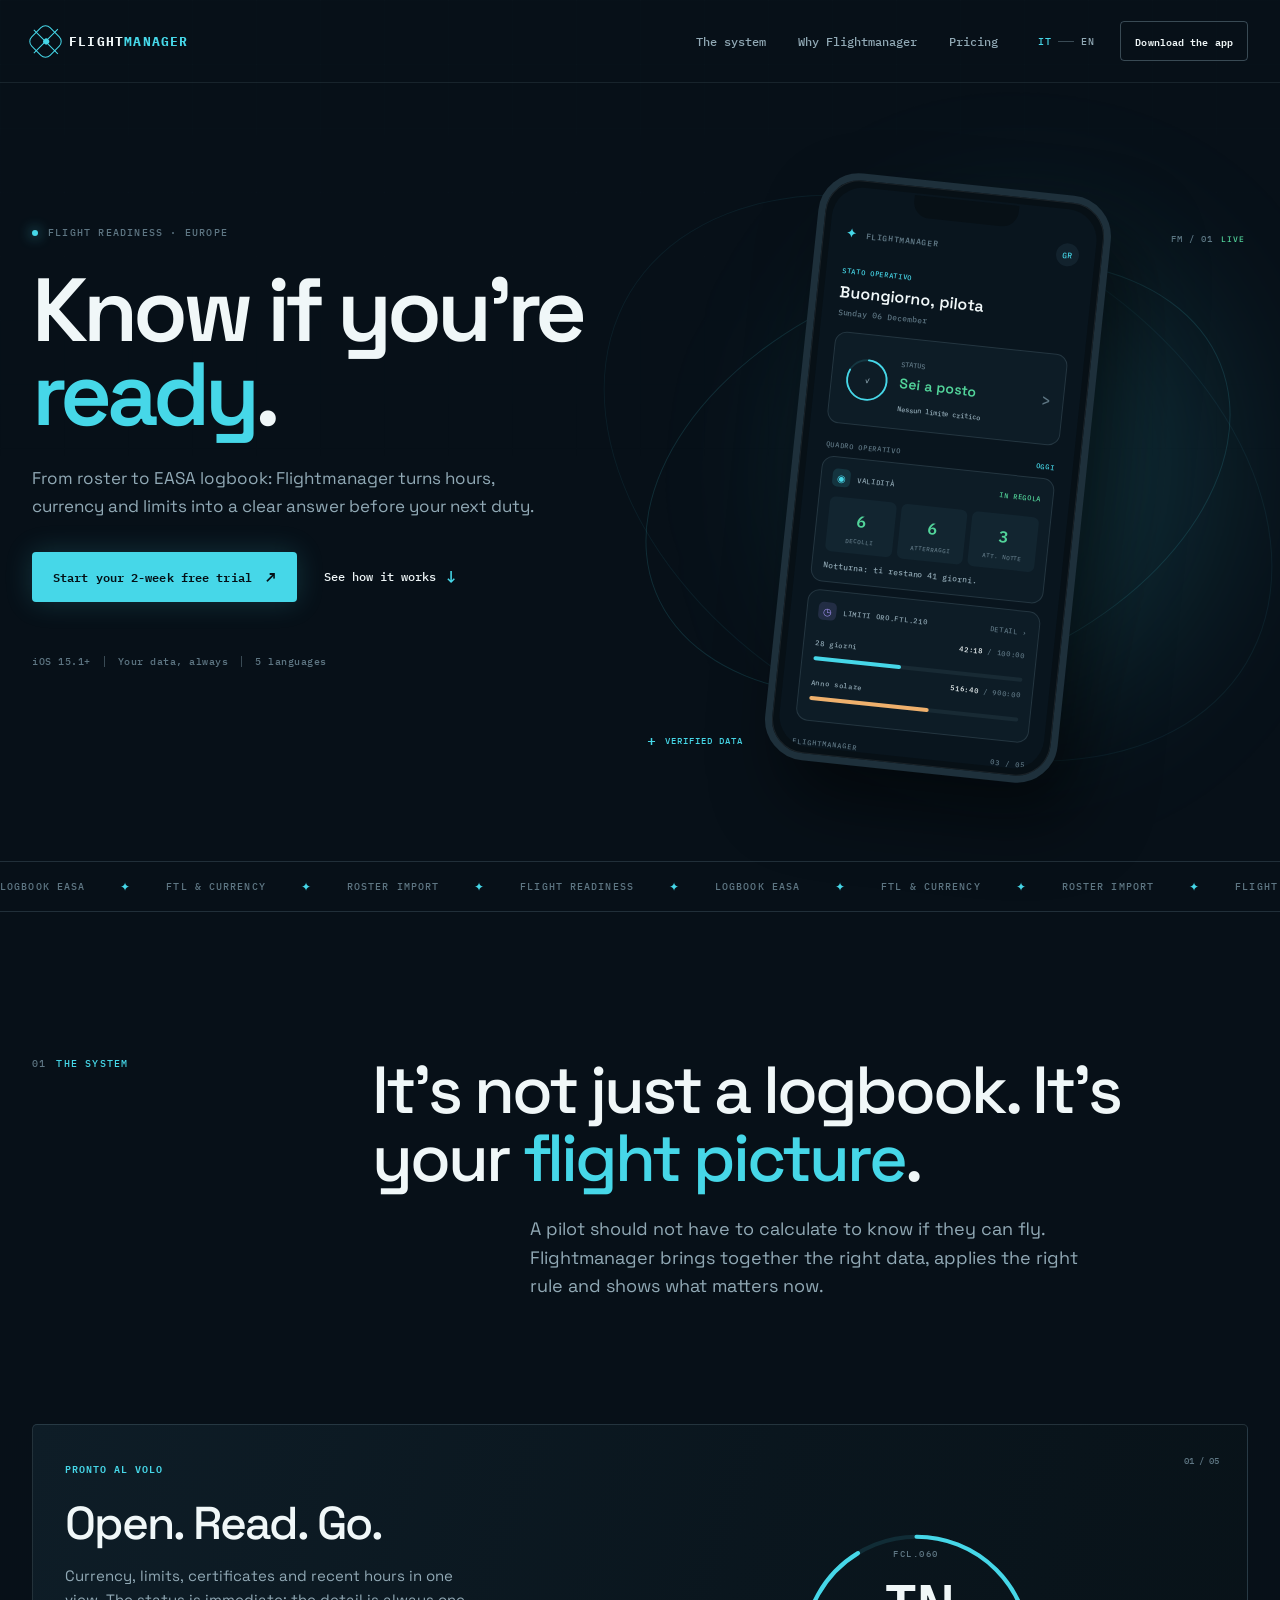
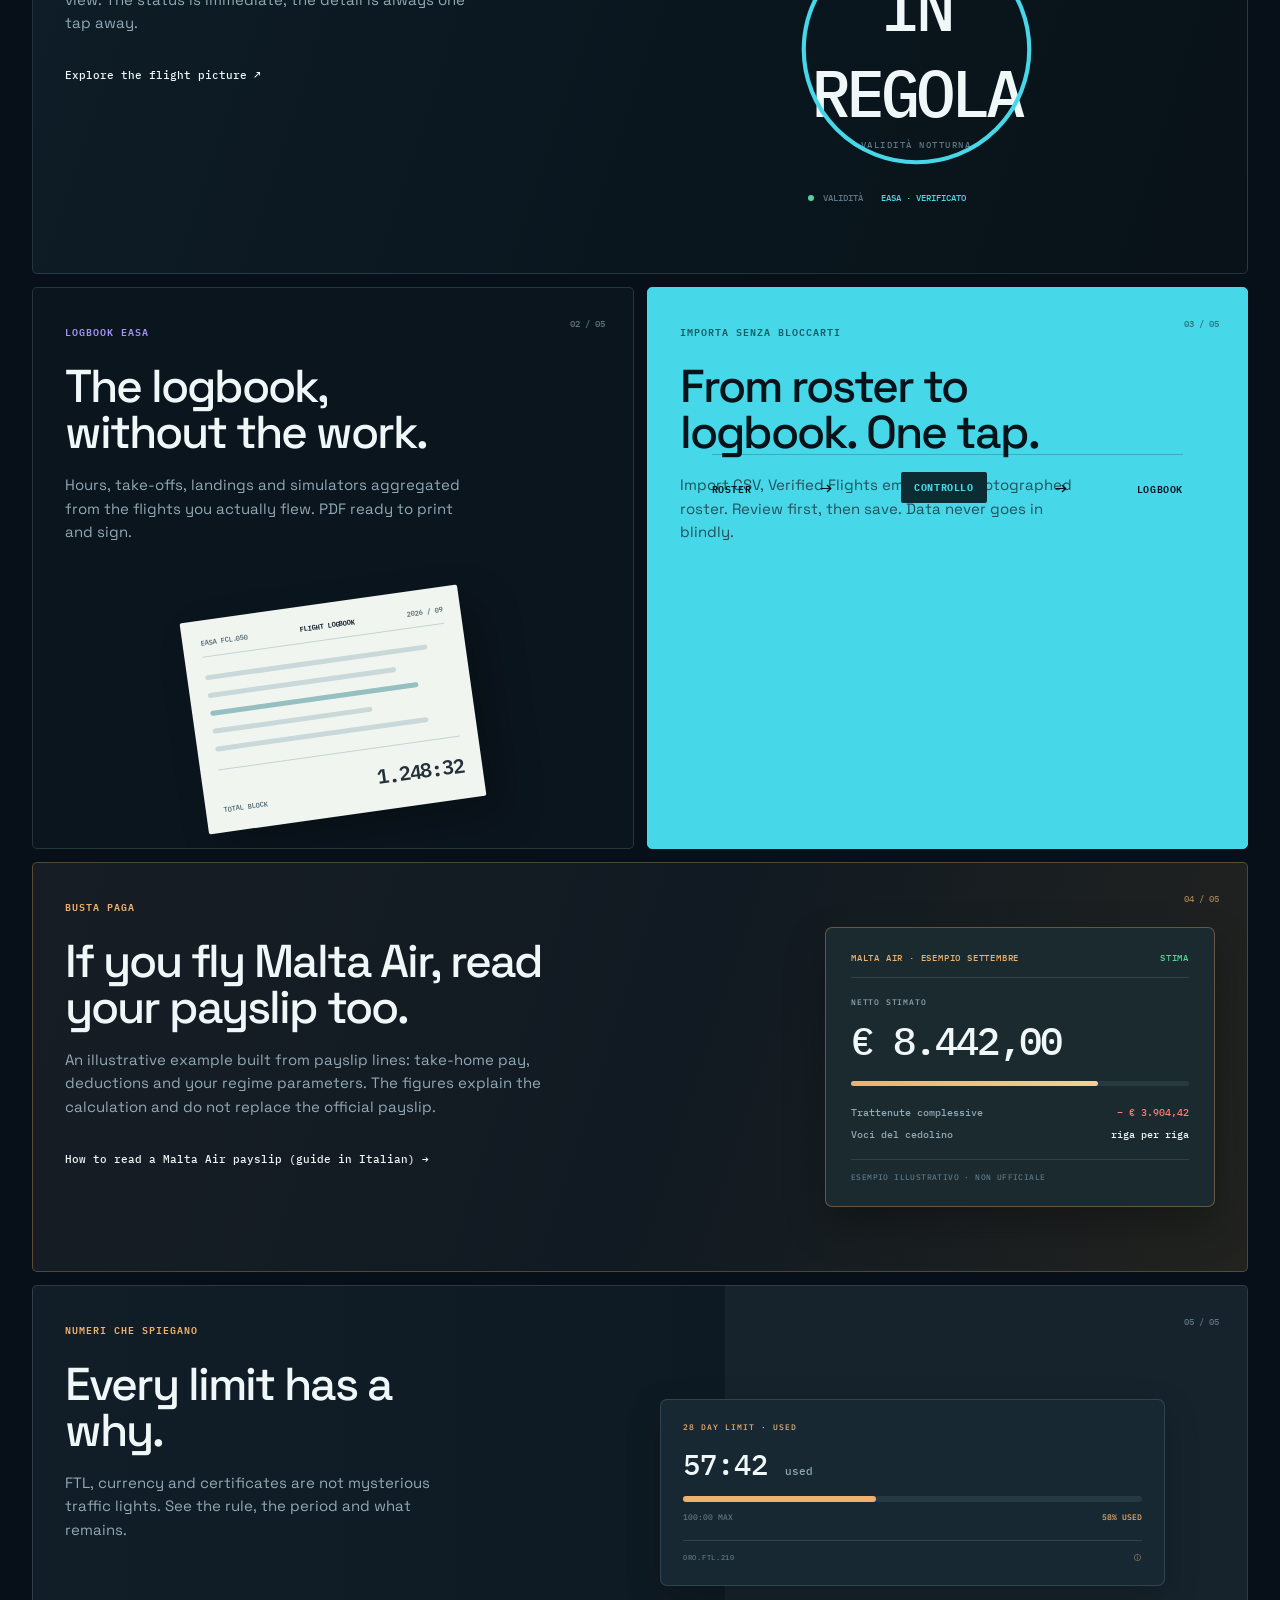
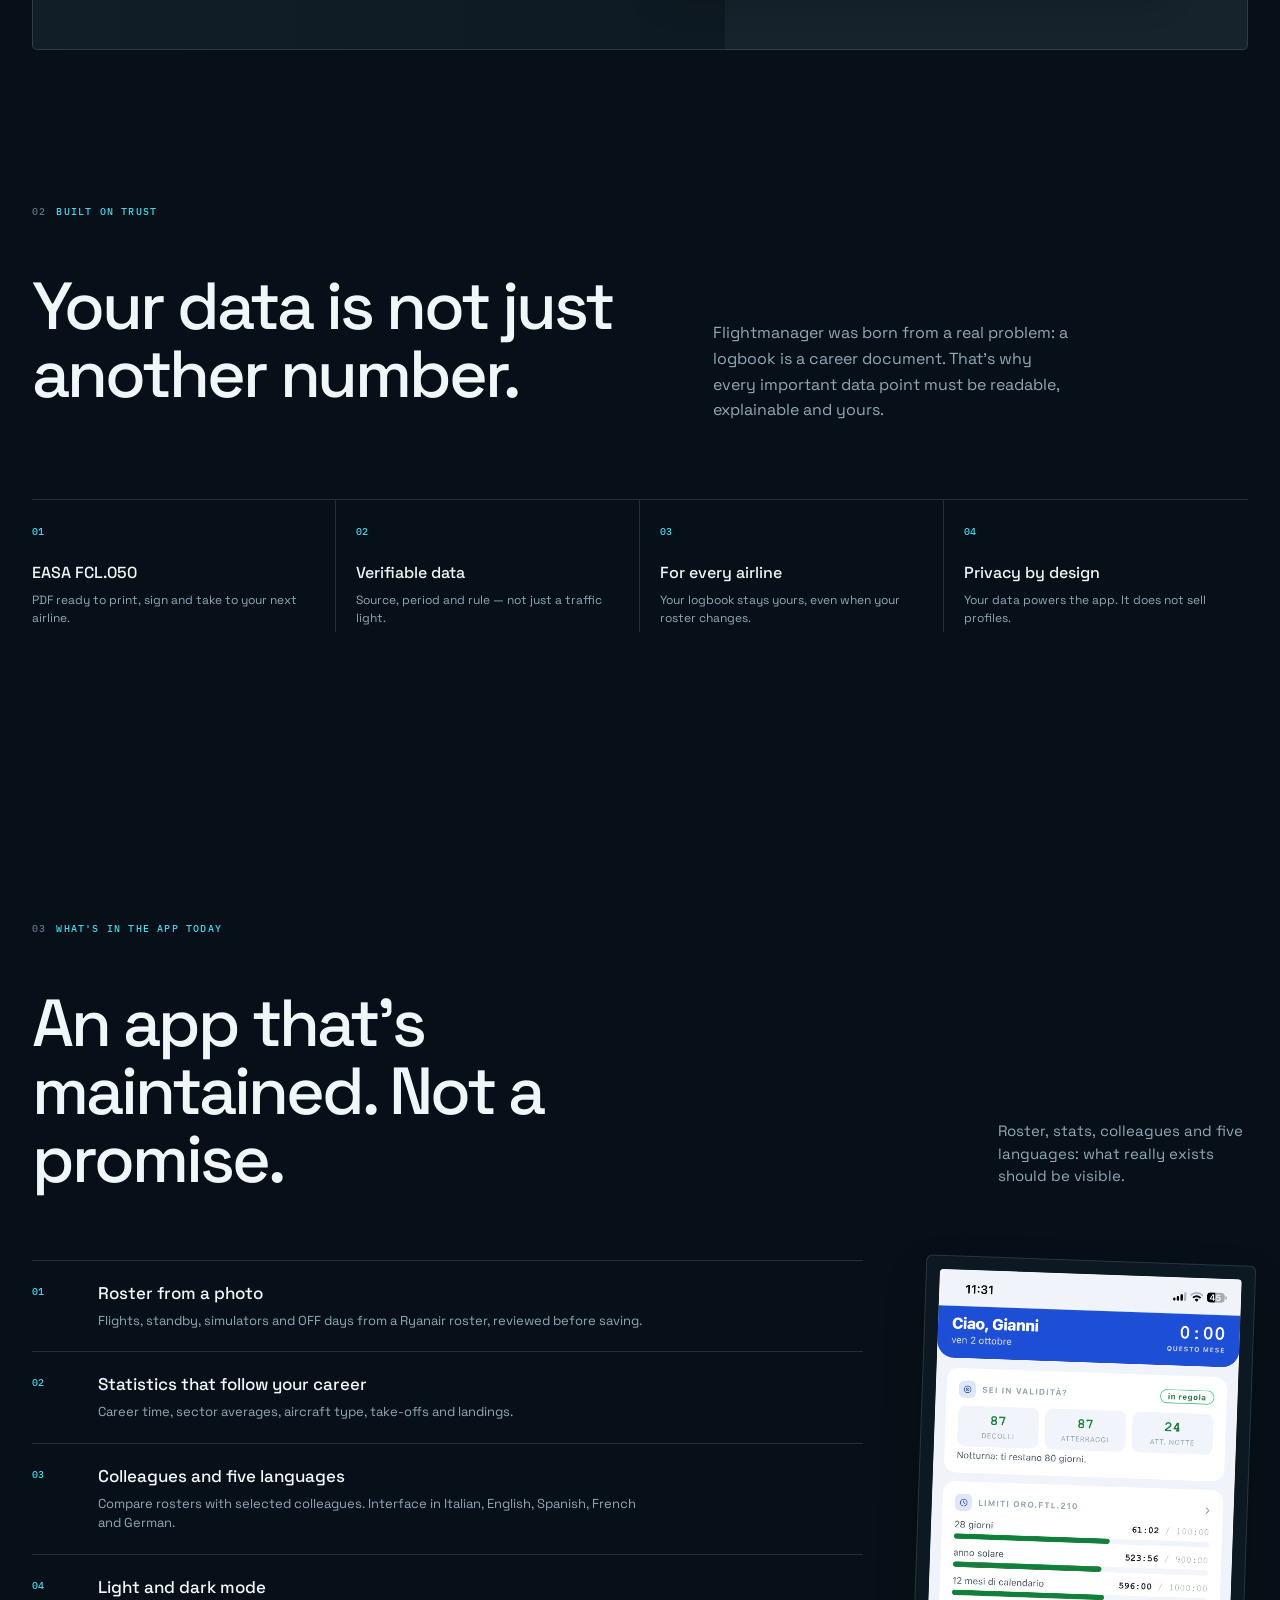
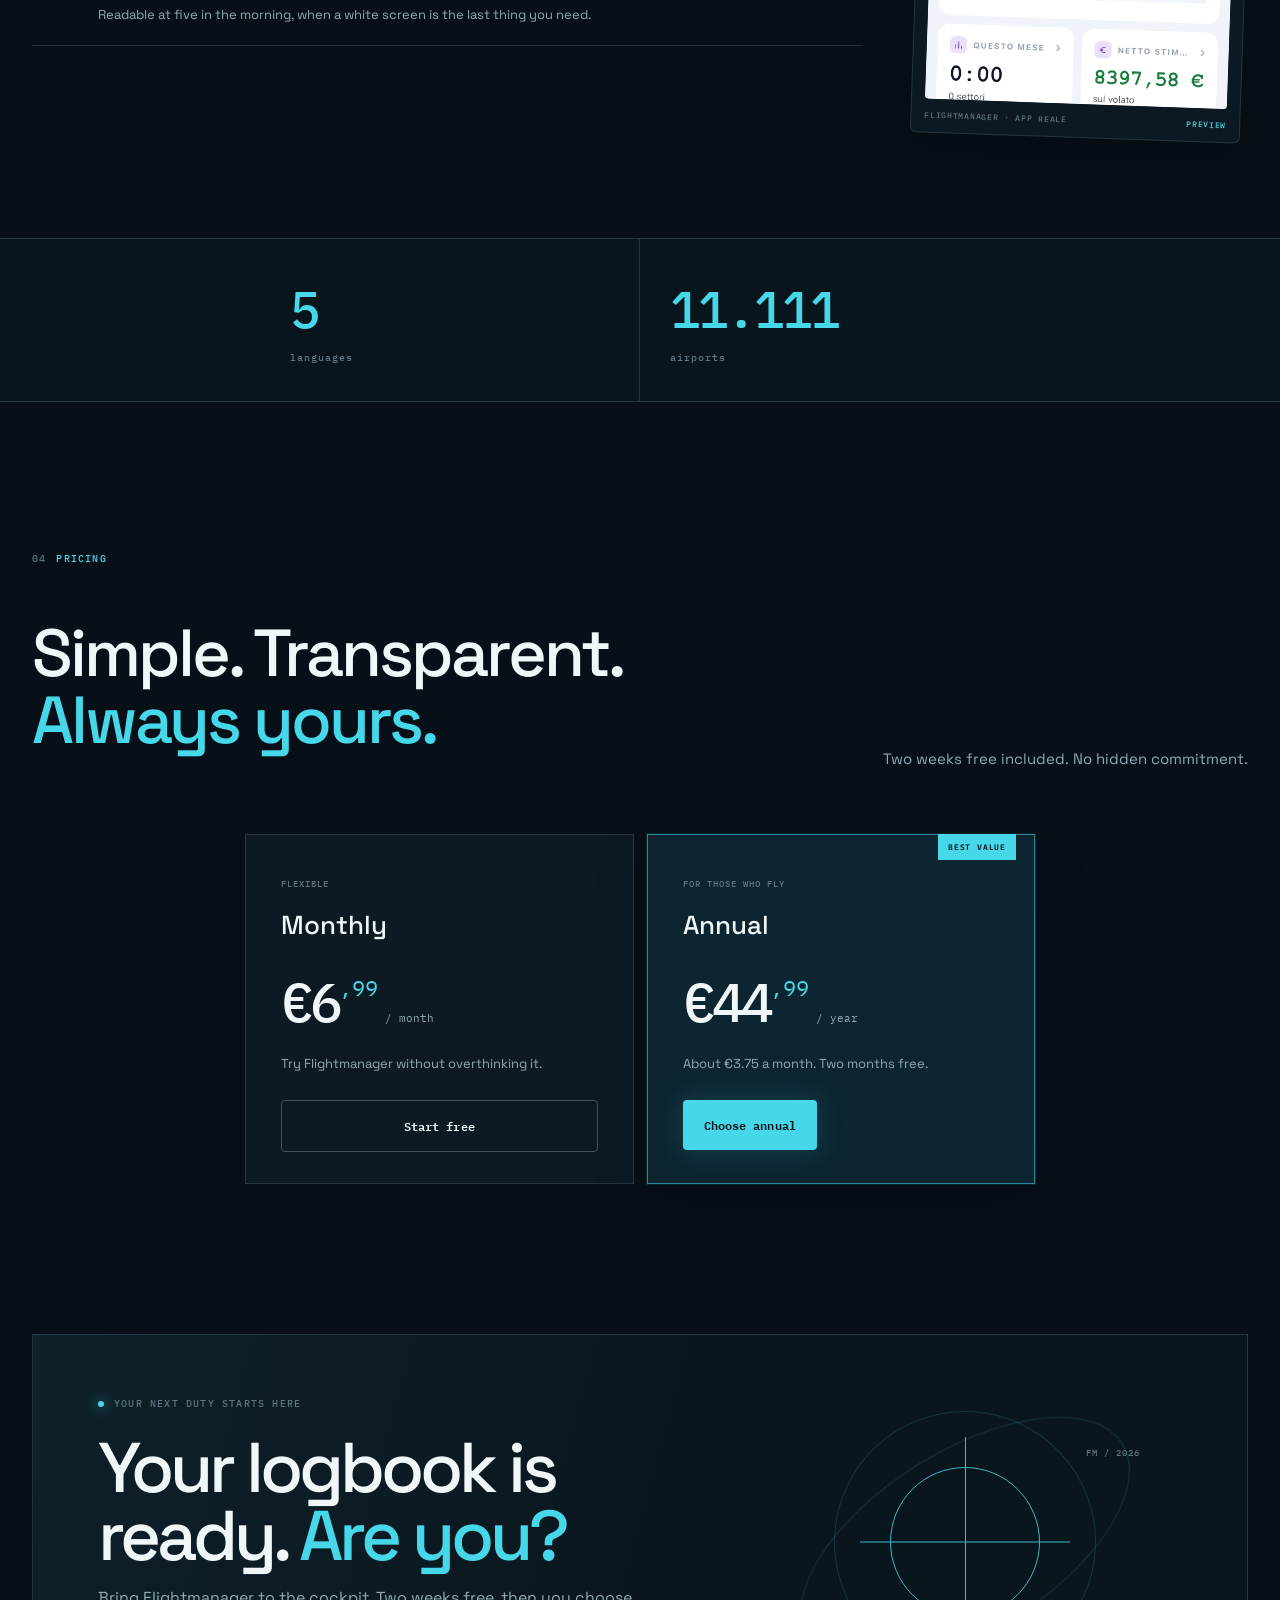
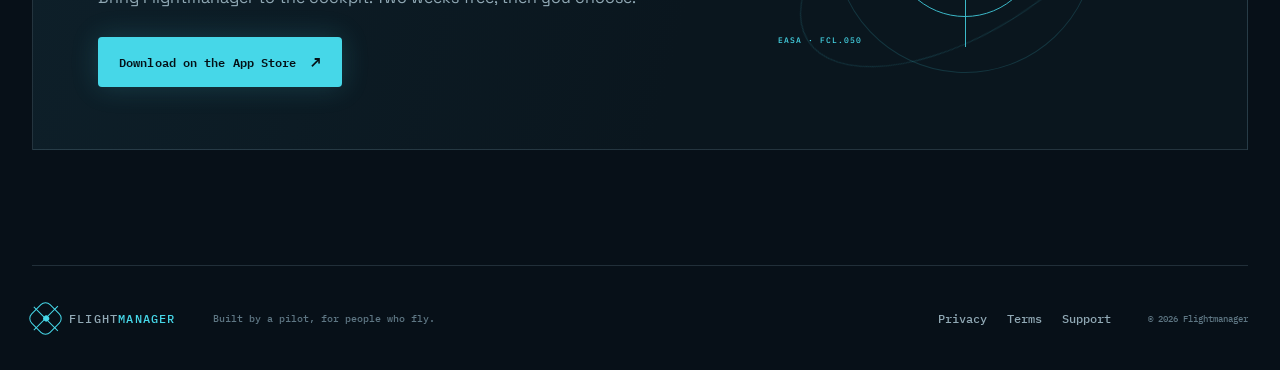
==== commit 01e28cbf: "La prima guida: come si legge la busta paga Malta Air Una landing page non si posiziona su niente in" ====
--- a/en/index.html
+++ b/en/index.html
@@ -115,7 +115,7 @@
 
           <article class="feature-panel panel-cyan reveal"><div class="panel-index">03 / 05</div><div class="panel-copy"><span class="feature-label dark-text">IMPORTA SENZA BLOCCARTI</span><h3 data-it="Da roster a logbook. In un tap." data-en="From roster to logbook. One tap.">From roster to logbook. One tap.</h3><p data-it="Importa CSV, email Verified Flights o roster fotografato. Prima controlli, poi salvi. I dati non entrano alla cieca." data-en="Import CSV, Verified Flights emails or a photographed roster. Review first, then save. Data never goes in blindly.">Import CSV, Verified Flights emails or a photographed roster. Review first, then save. Data never goes in blindly.</p><div class="import-flow"><span>ROSTER</span><b>→</b><strong>CONTROLLO</strong><b>→</b><span>LOGBOOK</span></div></article>
 
-          <article class="feature-panel panel-pay reveal"><div class="panel-index">04 / 05</div><div class="panel-copy"><span class="feature-label amber-text">BUSTA PAGA</span><h3 data-it="Se voli Malta Air, leggi anche la busta paga." data-en="If you fly Malta Air, read your payslip too.">If you fly Malta Air, read your payslip too.</h3><p data-it="Un esempio illustrativo costruito sulle voci di un cedolino: netto, trattenute e parametri del tuo regime. I valori mostrati aiutano a capire il calcolo e non sostituiscono il cedolino ufficiale." data-en="An illustrative example built from payslip lines: take-home pay, deductions and your regime parameters. The figures explain the calculation and do not replace the official payslip.">An illustrative example built from payslip lines: take-home pay, deductions and your regime parameters. The figures explain the calculation and do not replace the official payslip.</p></div><div class="payroll-card"><div class="payroll-head"><span>MALTA AIR · ESEMPIO SETTEMBRE</span><b>STIMA</b></div><small>NETTO STIMATO</small><strong>€ 8.442,00</strong><div class="payroll-bar"><i></i></div><div class="payroll-lines"><span>Trattenute complessive <b class="negative">− € 3.904,42</b></span><span>Voci del cedolino <b>riga per riga</b></span></div><div class="payroll-note">ESEMPIO ILLUSTRATIVO · NON UFFICIALE</div></div></article>
+          <article class="feature-panel panel-pay reveal"><div class="panel-index">04 / 05</div><div class="panel-copy"><span class="feature-label amber-text">BUSTA PAGA</span><h3 data-it="Se voli Malta Air, leggi anche la busta paga." data-en="If you fly Malta Air, read your payslip too.">If you fly Malta Air, read your payslip too.</h3><p data-it="Un esempio illustrativo costruito sulle voci di un cedolino: netto, trattenute e parametri del tuo regime. I valori mostrati aiutano a capire il calcolo e non sostituiscono il cedolino ufficiale." data-en="An illustrative example built from payslip lines: take-home pay, deductions and your regime parameters. The figures explain the calculation and do not replace the official payslip.">An illustrative example built from payslip lines: take-home pay, deductions and your regime parameters. The figures explain the calculation and do not replace the official payslip.</p><a href="/guide/busta-paga-malta-air/" class="panel-link"><span data-it="Come si legge la busta paga, voce per voce" data-en="How to read a Malta Air payslip (guide in Italian)">How to read a Malta Air payslip (guide in Italian)</span> &rarr;</a></div><div class="payroll-card"><div class="payroll-head"><span>MALTA AIR · ESEMPIO SETTEMBRE</span><b>STIMA</b></div><small>NETTO STIMATO</small><strong>€ 8.442,00</strong><div class="payroll-bar"><i></i></div><div class="payroll-lines"><span>Trattenute complessive <b class="negative">− € 3.904,42</b></span><span>Voci del cedolino <b>riga per riga</b></span></div><div class="payroll-note">ESEMPIO ILLUSTRATIVO · NON UFFICIALE</div></div></article>
 
           <article class="feature-panel panel-split reveal"><div class="panel-index">05 / 05</div><div class="panel-copy"><span class="feature-label amber-text">NUMERI CHE SPIEGANO</span><h3 data-it="Ogni limite ha un perché." data-en="Every limit has a why.">Every limit has a why.</h3><p data-it="FTL, recency e certificati non sono semafori misteriosi. Vedi la regola, il periodo e quanto ti resta." data-en="FTL, currency and certificates are not mysterious traffic lights. See the rule, the period and what remains.">FTL, currency and certificates are not mysterious traffic lights. See the rule, the period and what remains.</p></div><div class="limit-card"><div><small>28 DAY LIMIT · USED</small><strong>57:42 <em>used</em></strong></div><div class="limit-bar"><span></span></div><footer><span>100:00 MAX</span><b>58% USED</b></footer><div class="source-label">ORO.FTL.210 <span>ⓘ</span></div></div></article>
         </section>
